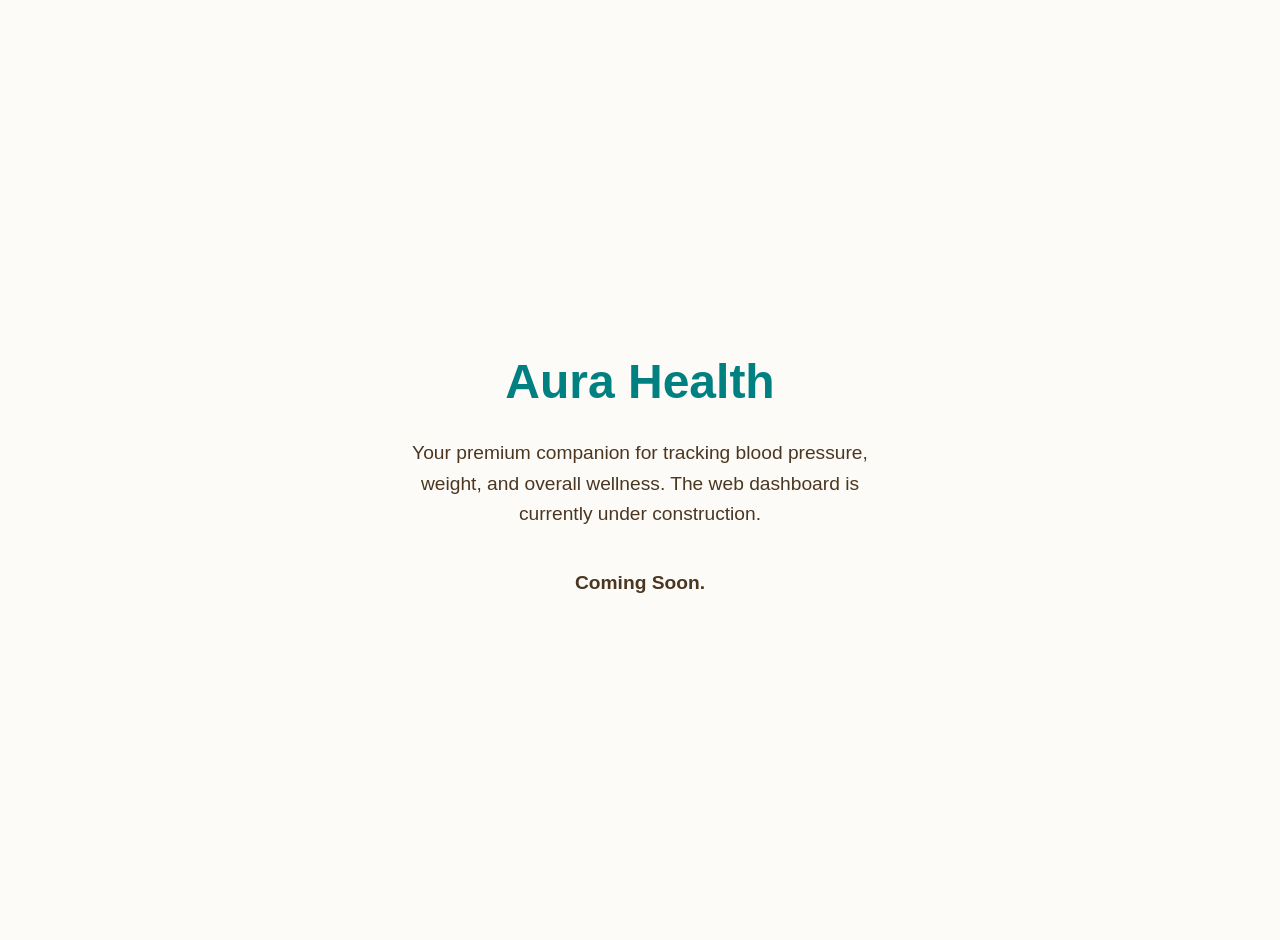
==== index.html @ 8d075247 "Create index.html" ====
<!DOCTYPE html>
<html lang="en">
<head>
    <meta charset="UTF-8">
    <meta name="viewport" content="width=device-width, initial-scale=1.0">
    <title>Aura Health | Coming Soon</title>
    <style>
        body {
            font-family: -apple-system, BlinkMacSystemFont, "Segoe UI", Roboto, Helvetica, Arial, sans-serif;
            background-color: #FDFBF7; /* Aura's soft vintage background */
            color: #4B3621; /* Aura's Coffee color */
            display: flex;
            flex-direction: column;
            align-items: center;
            justify-content: center;
            height: 100vh;
            margin: 0;
            text-align: center;
            padding: 20px;
        }
        h1 {
            font-size: 3rem;
            margin-bottom: 10px;
            color: #008080; /* Aura's Teal */
        }
        p {
            font-size: 1.2rem;
            max-width: 500px;
            line-height: 1.6;
        }
    </style>
</head>
<body>

    <h1>Aura Health</h1>
    <p>Your premium companion for tracking blood pressure, weight, and overall wellness. The web dashboard is currently under construction.</p>
    <p><strong>Coming Soon.</strong></p>

</body>
</html>
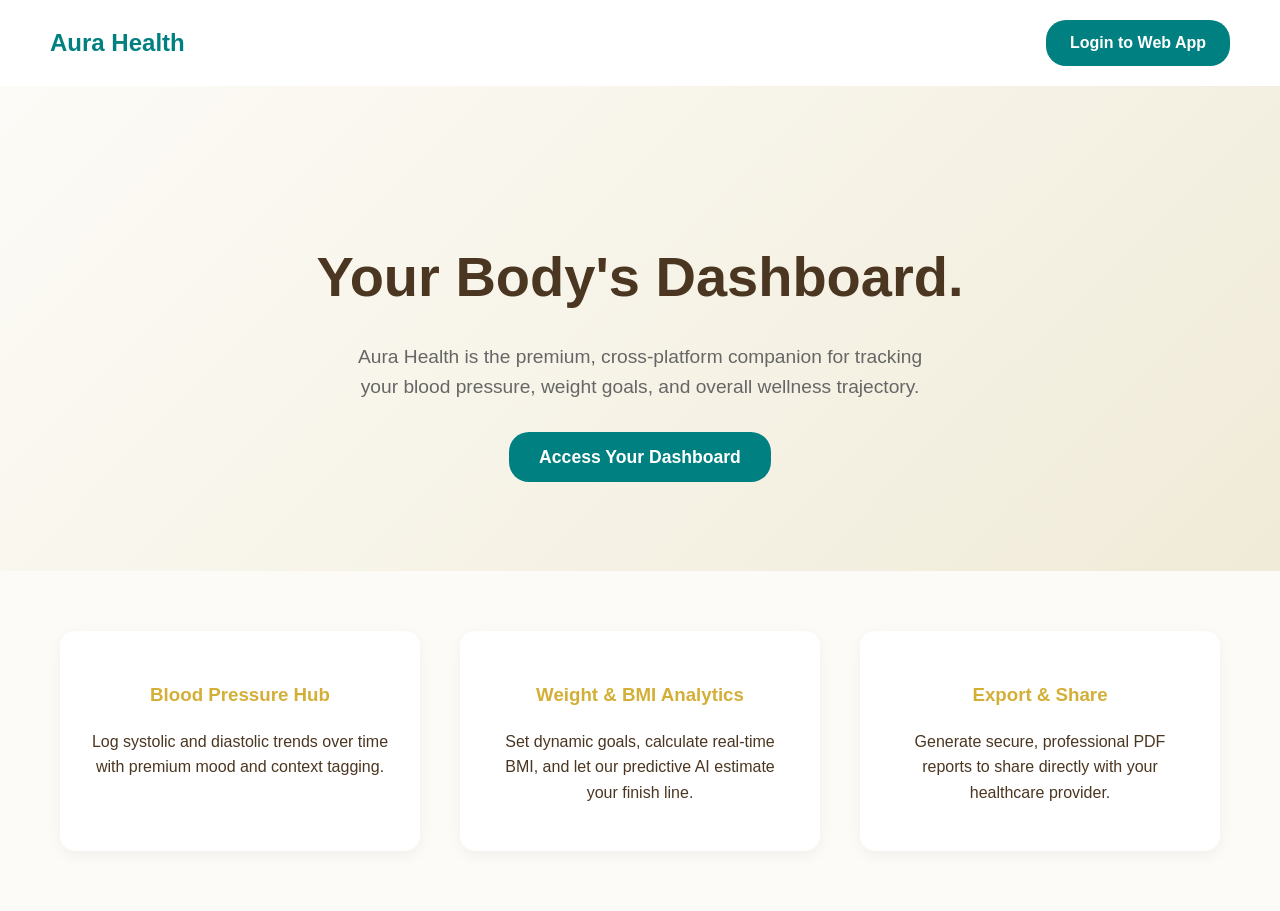
==== commit 94986705: "Update index.html We are going to replace your "Coming Soon" page with a modern, high-converting lan" ====
--- a/index.html
+++ b/index.html
@@ -3,38 +3,87 @@
 <head>
     <meta charset="UTF-8">
     <meta name="viewport" content="width=device-width, initial-scale=1.0">
-    <title>Aura Health | Coming Soon</title>
+    <title>Aura Health | Advanced Biosync Analytics</title>
     <style>
         body {
             font-family: -apple-system, BlinkMacSystemFont, "Segoe UI", Roboto, Helvetica, Arial, sans-serif;
-            background-color: #FDFBF7; /* Aura's soft vintage background */
-            color: #4B3621; /* Aura's Coffee color */
-            display: flex;
-            flex-direction: column;
-            align-items: center;
-            justify-content: center;
-            height: 100vh;
+            background-color: #FDFBF7; /* Aura Vintage Background */
+            color: #4B3621; /* Aura Coffee */
             margin: 0;
-            text-align: center;
-            padding: 20px;
-        }
-        h1 {
-            font-size: 3rem;
-            margin-bottom: 10px;
-            color: #008080; /* Aura's Teal */
-        }
-        p {
-            font-size: 1.2rem;
-            max-width: 500px;
+            padding: 0;
             line-height: 1.6;
         }
+        header {
+            display: flex;
+            justify-content: space-between;
+            align-items: center;
+            padding: 20px 50px;
+            background-color: #ffffff;
+            box-shadow: 0 2px 10px rgba(0,0,0,0.05);
+        }
+        .logo { font-size: 1.5rem; font-weight: bold; color: #008080; /* Teal */ }
+        .login-btn {
+            background-color: #008080;
+            color: white;
+            padding: 10px 24px;
+            text-decoration: none;
+            border-radius: 20px;
+            font-weight: 600;
+            transition: background-color 0.3s;
+        }
+        .login-btn:hover { background-color: #006666; }
+        .hero {
+            text-align: center;
+            padding: 100px 20px;
+            background: linear-gradient(135deg, #FDFBF7 0%, #f0ebd8 100%);
+        }
+        .hero h1 { font-size: 3.5rem; margin-bottom: 20px; color: #4B3621; }
+        .hero p { font-size: 1.2rem; max-width: 600px; margin: 0 auto 40px auto; color: #666; }
+        .features {
+            display: flex;
+            justify-content: center;
+            gap: 40px;
+            padding: 60px 20px;
+            flex-wrap: wrap;
+        }
+        .feature-card {
+            background: white;
+            padding: 30px;
+            border-radius: 15px;
+            width: 300px;
+            box-shadow: 0 4px 15px rgba(0,0,0,0.05);
+            text-align: center;
+        }
+        .feature-card h3 { color: #D4AF37; /* Mustard/Gold */ }
     </style>
 </head>
 <body>
 
-    <h1>Aura Health</h1>
-    <p>Your premium companion for tracking blood pressure, weight, and overall wellness. The web dashboard is currently under construction.</p>
-    <p><strong>Coming Soon.</strong></p>
+    <header>
+        <div class="logo">Aura Health</div>
+        <a href="https://app.aurahealth.fit" class="login-btn">Login to Web App</a>
+    </header>
+
+    <section class="hero">
+        <h1>Your Body's Dashboard.</h1>
+        <p>Aura Health is the premium, cross-platform companion for tracking your blood pressure, weight goals, and overall wellness trajectory.</p>
+        <a href="https://app.aurahealth.fit" class="login-btn" style="font-size: 1.1rem; padding: 15px 30px;">Access Your Dashboard</a>
+    </section>
+
+    <section class="features">
+        <div class="feature-card">
+            <h3>Blood Pressure Hub</h3>
+            <p>Log systolic and diastolic trends over time with premium mood and context tagging.</p>
+        </div>
+        <div class="feature-card">
+            <h3>Weight & BMI Analytics</h3>
+            <p>Set dynamic goals, calculate real-time BMI, and let our predictive AI estimate your finish line.</p>
+        </div>
+        <div class="feature-card">
+            <h3>Export & Share</h3>
+            <p>Generate secure, professional PDF reports to share directly with your healthcare provider.</p>
+        </div>
+    </section>
 
 </body>
 </html>
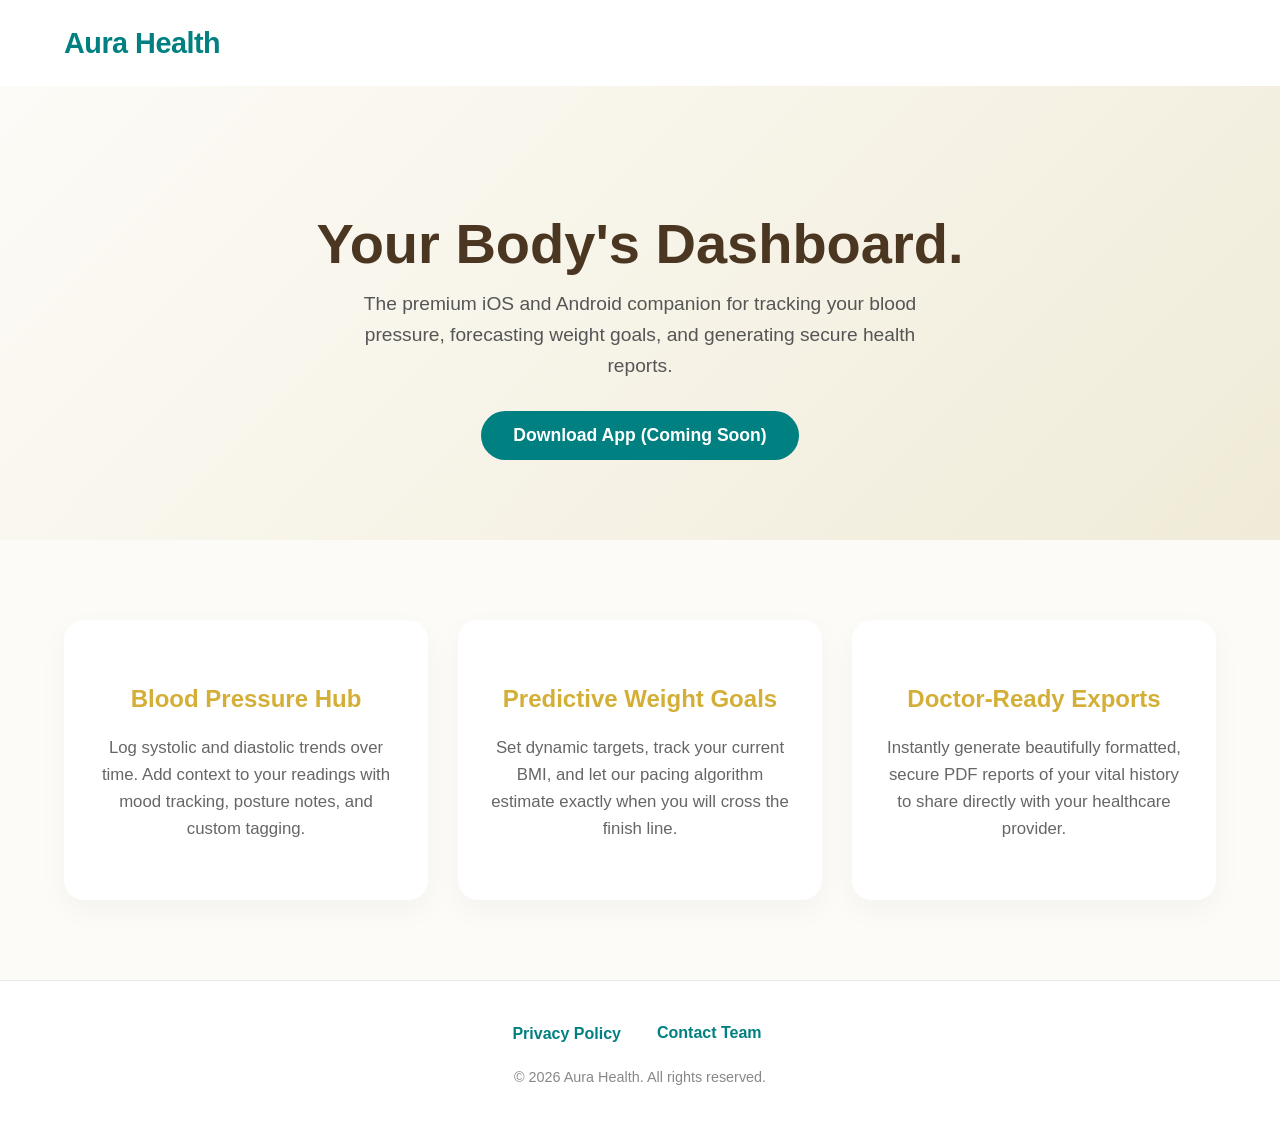
==== commit fc199b26: "Update index.html Here is what is new in this code:  SEO Boost: Added meta descriptions, semantic " ====
--- a/index.html
+++ b/index.html
@@ -3,87 +3,214 @@
 <head>
     <meta charset="UTF-8">
     <meta name="viewport" content="width=device-width, initial-scale=1.0">
-    <title>Aura Health | Advanced Biosync Analytics</title>
+    <meta name="description" content="Aura Health is a premium mobile app for tracking blood pressure, monitoring weight goals, and generating professional health reports.">
+    <title>Aura Health | Advanced Blood Pressure & Weight Tracker</title>
+    
     <style>
+        :root {
+            --primary-teal: #008080;
+            --primary-dark: #005959;
+            --gold: #D4AF37;
+            --coffee: #4B3621;
+            --bg-vintage: #FDFBF7;
+        }
+
         body {
             font-family: -apple-system, BlinkMacSystemFont, "Segoe UI", Roboto, Helvetica, Arial, sans-serif;
-            background-color: #FDFBF7; /* Aura Vintage Background */
-            color: #4B3621; /* Aura Coffee */
+            background-color: var(--bg-vintage);
+            color: var(--coffee);
             margin: 0;
             padding: 0;
             line-height: 1.6;
-        }
+            display: flex;
+            flex-direction: column;
+            min-height: 100vh;
+        }
+
+        /* Header */
         header {
             display: flex;
             justify-content: space-between;
             align-items: center;
-            padding: 20px 50px;
+            padding: 20px 5vw;
             background-color: #ffffff;
             box-shadow: 0 2px 10px rgba(0,0,0,0.05);
         }
-        .logo { font-size: 1.5rem; font-weight: bold; color: #008080; /* Teal */ }
-        .login-btn {
-            background-color: #008080;
+        .logo { font-size: 1.8rem; font-weight: 800; color: var(--primary-teal); letter-spacing: -0.5px; }
+
+        /* Hero Section */
+        .hero {
+            text-align: center;
+            padding: 80px 20px;
+            background: linear-gradient(135deg, var(--bg-vintage) 0%, #f0ebd8 100%);
+        }
+        .hero h1 { font-size: 3.5rem; margin-bottom: 15px; color: var(--coffee); line-height: 1.1; }
+        .hero p { font-size: 1.2rem; max-width: 600px; margin: 0 auto 30px auto; color: #555; }
+
+        /* Buttons */
+        .btn-primary {
+            background-color: var(--primary-teal);
             color: white;
-            padding: 10px 24px;
+            padding: 14px 32px;
             text-decoration: none;
-            border-radius: 20px;
+            border-radius: 30px;
             font-weight: 600;
-            transition: background-color 0.3s;
-        }
-        .login-btn:hover { background-color: #006666; }
-        .hero {
-            text-align: center;
-            padding: 100px 20px;
-            background: linear-gradient(135deg, #FDFBF7 0%, #f0ebd8 100%);
-        }
-        .hero h1 { font-size: 3.5rem; margin-bottom: 20px; color: #4B3621; }
-        .hero p { font-size: 1.2rem; max-width: 600px; margin: 0 auto 40px auto; color: #666; }
+            font-size: 1.1rem;
+            border: none;
+            cursor: pointer;
+            transition: background-color 0.3s, transform 0.2s;
+            display: inline-block;
+        }
+        .btn-primary:hover { 
+            background-color: var(--primary-dark); 
+            transform: translateY(-2px);
+        }
+
+        /* Features Section */
         .features {
             display: flex;
             justify-content: center;
-            gap: 40px;
-            padding: 60px 20px;
+            gap: 30px;
+            padding: 80px 5vw;
             flex-wrap: wrap;
+            max-width: 1200px;
+            margin: 0 auto;
         }
         .feature-card {
             background: white;
-            padding: 30px;
+            padding: 40px 30px;
+            border-radius: 20px;
+            width: 300px;
+            box-shadow: 0 10px 30px rgba(0,0,0,0.04);
+            text-align: center;
+            flex: 1;
+            min-width: 280px;
+        }
+        .feature-card h2 { color: var(--gold); font-size: 1.5rem; margin-bottom: 15px; }
+        .feature-card p { color: #666; font-size: 1.05rem; }
+
+        /* Footer */
+        footer {
+            margin-top: auto;
+            background-color: white;
+            padding: 40px 20px;
+            text-align: center;
+            border-top: 1px solid #eaeaea;
+        }
+        .footer-links {
+            display: flex;
+            justify-content: center;
+            gap: 30px;
+            margin-bottom: 20px;
+        }
+        .footer-links a, .footer-links button {
+            color: var(--primary-teal);
+            text-decoration: none;
+            font-weight: 600;
+            background: none;
+            border: none;
+            font-size: 1rem;
+            cursor: pointer;
+            font-family: inherit;
+        }
+        .footer-links a:hover, .footer-links button:hover { text-decoration: underline; }
+
+        /* Modal (Pop-up) Styling */
+        .modal-overlay {
+            display: none; /* Hidden by default */
+            position: fixed;
+            top: 0; left: 0; width: 100%; height: 100%;
+            background-color: rgba(0, 0, 0, 0.5);
+            z-index: 1000;
+            justify-content: center;
+            align-items: center;
+        }
+        .modal-box {
+            background: white;
+            padding: 40px;
             border-radius: 15px;
-            width: 300px;
-            box-shadow: 0 4px 15px rgba(0,0,0,0.05);
-            text-align: center;
-        }
-        .feature-card h3 { color: #D4AF37; /* Mustard/Gold */ }
+            text-align: center;
+            max-width: 400px;
+            width: 90%;
+            box-shadow: 0 20px 50px rgba(0,0,0,0.1);
+        }
+        .modal-box h3 { color: var(--coffee); margin-top: 0; font-size: 1.5rem; }
+        .modal-box p { font-size: 1.1rem; color: #555; }
+        .modal-box .email-text { font-weight: bold; color: var(--primary-teal); font-size: 1.2rem; display: block; margin: 15px 0; }
+        .close-btn {
+            background-color: #eee; color: #333; padding: 8px 20px; border: none;
+            border-radius: 20px; cursor: pointer; font-weight: 600; margin-top: 10px;
+        }
+        .close-btn:hover { background-color: #ddd; }
     </style>
 </head>
 <body>
 
     <header>
         <div class="logo">Aura Health</div>
-        <a href="https://app.aurahealth.fit" class="login-btn">Login to Web App</a>
     </header>
 
-    <section class="hero">
-        <h1>Your Body's Dashboard.</h1>
-        <p>Aura Health is the premium, cross-platform companion for tracking your blood pressure, weight goals, and overall wellness trajectory.</p>
-        <a href="https://app.aurahealth.fit" class="login-btn" style="font-size: 1.1rem; padding: 15px 30px;">Access Your Dashboard</a>
-    </section>
-
-    <section class="features">
-        <div class="feature-card">
-            <h3>Blood Pressure Hub</h3>
-            <p>Log systolic and diastolic trends over time with premium mood and context tagging.</p>
+    <main>
+        <section class="hero">
+            <h1>Your Body's Dashboard.</h1>
+            <p>The premium iOS and Android companion for tracking your blood pressure, forecasting weight goals, and generating secure health reports.</p>
+            <button class="btn-primary" onclick="alert('The Aura Health app is currently in development for iOS and Android. Check back soon!')">
+                Download App (Coming Soon)
+            </button>
+        </section>
+
+        <section class="features">
+            <article class="feature-card">
+                <h2>Blood Pressure Hub</h2>
+                <p>Log systolic and diastolic trends over time. Add context to your readings with mood tracking, posture notes, and custom tagging.</p>
+            </article>
+            <article class="feature-card">
+                <h2>Predictive Weight Goals</h2>
+                <p>Set dynamic targets, track your current BMI, and let our pacing algorithm estimate exactly when you will cross the finish line.</p>
+            </article>
+            <article class="feature-card">
+                <h2>Doctor-Ready Exports</h2>
+                <p>Instantly generate beautifully formatted, secure PDF reports of your vital history to share directly with your healthcare provider.</p>
+            </article>
+        </section>
+    </main>
+
+    <footer>
+        <div class="footer-links">
+            <a href="/privacy.html">Privacy Policy</a>
+            <button onclick="openModal()">Contact Team</button>
         </div>
-        <div class="feature-card">
-            <h3>Weight & BMI Analytics</h3>
-            <p>Set dynamic goals, calculate real-time BMI, and let our predictive AI estimate your finish line.</p>
+        <p style="color: #888; font-size: 0.9rem;">&copy; 2026 Aura Health. All rights reserved.</p>
+    </footer>
+
+    <div id="contactModal" class="modal-overlay">
+        <div class="modal-box">
+            <h3>Get in Touch</h3>
+            <p>Have questions or want early access? Reach out to us at:</p>
+            <span class="email-text">team.aurahealth@gmail.com</span>
+            <button class="close-btn" onclick="closeModal()">Close</button>
         </div>
-        <div class="feature-card">
-            <h3>Export & Share</h3>
-            <p>Generate secure, professional PDF reports to share directly with your healthcare provider.</p>
-        </div>
-    </section>
+    </div>
+
+    <script>
+        // Modal Logic
+        const modal = document.getElementById("contactModal");
+
+        function openModal() {
+            modal.style.display = "flex";
+        }
+
+        function closeModal() {
+            modal.style.display = "none";
+        }
+
+        // Close modal if user clicks outside the white box
+        window.onclick = function(event) {
+            if (event.target === modal) {
+                closeModal();
+            }
+        }
+    </script>
 
 </body>
 </html>
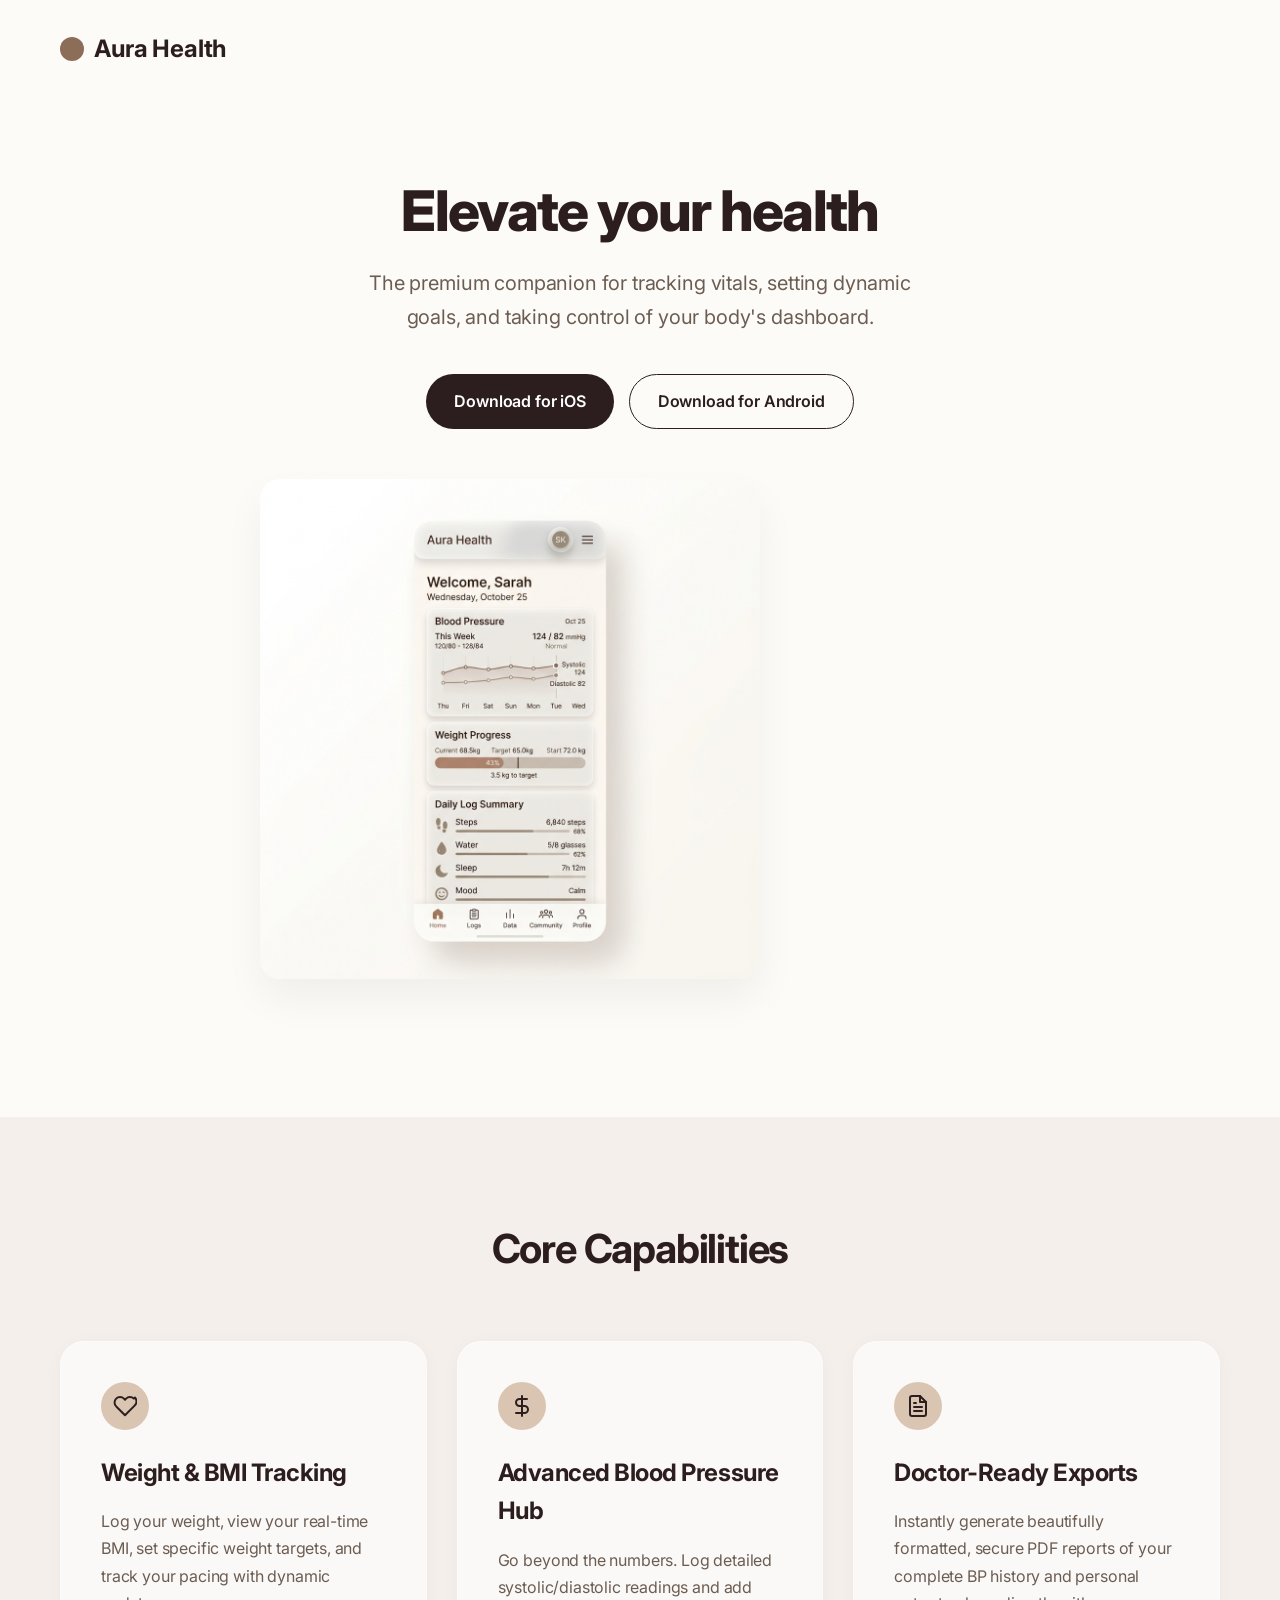
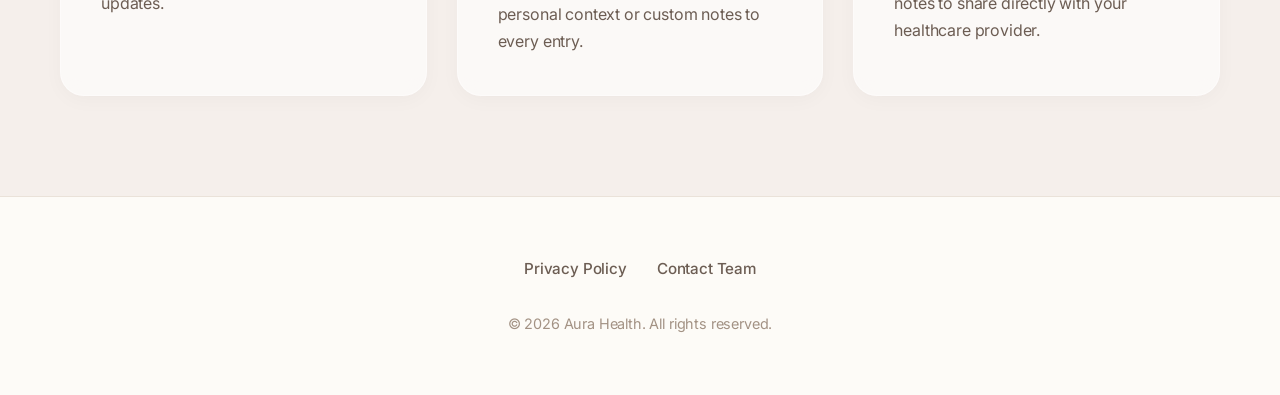
==== commit 34f79e1c: "Redesign Aura Health marketing website: updated hero section with new headline, sub‑headline and dow" ====
--- a/index.html
+++ b/index.html
@@ -4,213 +4,79 @@
     <meta charset="UTF-8">
     <meta name="viewport" content="width=device-width, initial-scale=1.0">
     <meta name="description" content="Aura Health is a premium mobile app for tracking blood pressure, monitoring weight goals, and generating professional health reports.">
-    <title>Aura Health | Advanced Blood Pressure & Weight Tracker</title>
-    
-    <style>
-        :root {
-            --primary-teal: #008080;
-            --primary-dark: #005959;
-            --gold: #D4AF37;
-            --coffee: #4B3621;
-            --bg-vintage: #FDFBF7;
-        }
-
-        body {
-            font-family: -apple-system, BlinkMacSystemFont, "Segoe UI", Roboto, Helvetica, Arial, sans-serif;
-            background-color: var(--bg-vintage);
-            color: var(--coffee);
-            margin: 0;
-            padding: 0;
-            line-height: 1.6;
-            display: flex;
-            flex-direction: column;
-            min-height: 100vh;
-        }
-
-        /* Header */
-        header {
-            display: flex;
-            justify-content: space-between;
-            align-items: center;
-            padding: 20px 5vw;
-            background-color: #ffffff;
-            box-shadow: 0 2px 10px rgba(0,0,0,0.05);
-        }
-        .logo { font-size: 1.8rem; font-weight: 800; color: var(--primary-teal); letter-spacing: -0.5px; }
-
-        /* Hero Section */
-        .hero {
-            text-align: center;
-            padding: 80px 20px;
-            background: linear-gradient(135deg, var(--bg-vintage) 0%, #f0ebd8 100%);
-        }
-        .hero h1 { font-size: 3.5rem; margin-bottom: 15px; color: var(--coffee); line-height: 1.1; }
-        .hero p { font-size: 1.2rem; max-width: 600px; margin: 0 auto 30px auto; color: #555; }
-
-        /* Buttons */
-        .btn-primary {
-            background-color: var(--primary-teal);
-            color: white;
-            padding: 14px 32px;
-            text-decoration: none;
-            border-radius: 30px;
-            font-weight: 600;
-            font-size: 1.1rem;
-            border: none;
-            cursor: pointer;
-            transition: background-color 0.3s, transform 0.2s;
-            display: inline-block;
-        }
-        .btn-primary:hover { 
-            background-color: var(--primary-dark); 
-            transform: translateY(-2px);
-        }
-
-        /* Features Section */
-        .features {
-            display: flex;
-            justify-content: center;
-            gap: 30px;
-            padding: 80px 5vw;
-            flex-wrap: wrap;
-            max-width: 1200px;
-            margin: 0 auto;
-        }
-        .feature-card {
-            background: white;
-            padding: 40px 30px;
-            border-radius: 20px;
-            width: 300px;
-            box-shadow: 0 10px 30px rgba(0,0,0,0.04);
-            text-align: center;
-            flex: 1;
-            min-width: 280px;
-        }
-        .feature-card h2 { color: var(--gold); font-size: 1.5rem; margin-bottom: 15px; }
-        .feature-card p { color: #666; font-size: 1.05rem; }
-
-        /* Footer */
-        footer {
-            margin-top: auto;
-            background-color: white;
-            padding: 40px 20px;
-            text-align: center;
-            border-top: 1px solid #eaeaea;
-        }
-        .footer-links {
-            display: flex;
-            justify-content: center;
-            gap: 30px;
-            margin-bottom: 20px;
-        }
-        .footer-links a, .footer-links button {
-            color: var(--primary-teal);
-            text-decoration: none;
-            font-weight: 600;
-            background: none;
-            border: none;
-            font-size: 1rem;
-            cursor: pointer;
-            font-family: inherit;
-        }
-        .footer-links a:hover, .footer-links button:hover { text-decoration: underline; }
-
-        /* Modal (Pop-up) Styling */
-        .modal-overlay {
-            display: none; /* Hidden by default */
-            position: fixed;
-            top: 0; left: 0; width: 100%; height: 100%;
-            background-color: rgba(0, 0, 0, 0.5);
-            z-index: 1000;
-            justify-content: center;
-            align-items: center;
-        }
-        .modal-box {
-            background: white;
-            padding: 40px;
-            border-radius: 15px;
-            text-align: center;
-            max-width: 400px;
-            width: 90%;
-            box-shadow: 0 20px 50px rgba(0,0,0,0.1);
-        }
-        .modal-box h3 { color: var(--coffee); margin-top: 0; font-size: 1.5rem; }
-        .modal-box p { font-size: 1.1rem; color: #555; }
-        .modal-box .email-text { font-weight: bold; color: var(--primary-teal); font-size: 1.2rem; display: block; margin: 15px 0; }
-        .close-btn {
-            background-color: #eee; color: #333; padding: 8px 20px; border: none;
-            border-radius: 20px; cursor: pointer; font-weight: 600; margin-top: 10px;
-        }
-        .close-btn:hover { background-color: #ddd; }
-    </style>
+    <title>Aura Health | Elevate Your Health</title>
+    <!-- Google Fonts -->
+    <link rel="preconnect" href="https://fonts.googleapis.com">
+    <link rel="preconnect" href="https://fonts.gstatic.com" crossorigin>
+    <link href="https://fonts.googleapis.com/css2?family=Inter:wght@400;500;600;700;800&display=swap" rel="stylesheet">
+    <!-- Custom CSS -->
+    <link rel="stylesheet" href="index.css">
 </head>
 <body>
 
     <header>
-        <div class="logo">Aura Health</div>
+        <div class="container">
+            <div class="logo">
+                <div class="logo-circle"></div>
+                Aura Health
+            </div>
+        </div>
     </header>
 
     <main>
         <section class="hero">
-            <h1>Your Body's Dashboard.</h1>
-            <p>The premium iOS and Android companion for tracking your blood pressure, forecasting weight goals, and generating secure health reports.</p>
-            <button class="btn-primary" onclick="alert('The Aura Health app is currently in development for iOS and Android. Check back soon!')">
-                Download App (Coming Soon)
-            </button>
+            <div class="container hero-content">
+                <h1>Elevate your health</h1>
+                <p>The premium companion for tracking vitals, setting dynamic goals, and taking control of your body's dashboard.</p>
+                <div class="cta-buttons">
+                    <a href="#" id="btn-ios" class="btn btn-primary" onclick="alert('iOS app coming soon!')">Download for iOS</a>
+                    <a href="#" id="btn-android" class="btn btn-secondary" onclick="alert('Android app coming soon!')">Download for Android</a>
+                </div>
+                <div class="hero-visual">
+                    <img src="app_mockup.png" alt="Aura Health App Mockup">
+                </div>
+            </div>
         </section>
 
         <section class="features">
-            <article class="feature-card">
-                <h2>Blood Pressure Hub</h2>
-                <p>Log systolic and diastolic trends over time. Add context to your readings with mood tracking, posture notes, and custom tagging.</p>
-            </article>
-            <article class="feature-card">
-                <h2>Predictive Weight Goals</h2>
-                <p>Set dynamic targets, track your current BMI, and let our pacing algorithm estimate exactly when you will cross the finish line.</p>
-            </article>
-            <article class="feature-card">
-                <h2>Doctor-Ready Exports</h2>
-                <p>Instantly generate beautifully formatted, secure PDF reports of your vital history to share directly with your healthcare provider.</p>
-            </article>
+            <div class="container">
+                <h2 class="section-title">Core Capabilities</h2>
+                <div class="features-grid">
+                    <div class="card">
+                        <div class="card-icon">
+                            <svg width="24" height="24" viewBox="0 0 24 24" fill="none" stroke="currentColor" stroke-width="2" stroke-linecap="round" stroke-linejoin="round"><path d="M20.84 4.61a5.5 5.5 0 0 0-7.78 0L12 5.67l-1.06-1.06a5.5 5.5 0 0 0-7.78 7.78l1.06 1.06L12 21.23l8.84-8.84 1.06-1.06a5.5 5.5 0 0 0 0-7.78z"></path></svg>
+                        </div>
+                        <h3>Weight & BMI Tracking</h3>
+                        <p>Log your weight, view your real-time BMI, set specific weight targets, and track your pacing with dynamic updates.</p>
+                    </div>
+                    <div class="card">
+                        <div class="card-icon">
+                            <svg width="24" height="24" viewBox="0 0 24 24" fill="none" stroke="currentColor" stroke-width="2" stroke-linecap="round" stroke-linejoin="round"><path d="M12 2v20M17 5H9.5a3.5 3.5 0 0 0 0 7h5a3.5 3.5 0 0 1 0 7H6"></path></svg>
+                        </div>
+                        <h3>Advanced Blood Pressure Hub</h3>
+                        <p>Go beyond the numbers. Log detailed systolic/diastolic readings and add personal context or custom notes to every entry.</p>
+                    </div>
+                    <div class="card">
+                        <div class="card-icon">
+                            <svg width="24" height="24" viewBox="0 0 24 24" fill="none" stroke="currentColor" stroke-width="2" stroke-linecap="round" stroke-linejoin="round"><path d="M14 2H6a2 2 0 0 0-2 2v16a2 2 0 0 0 2 2h12a2 2 0 0 0 2-2V8z"></path><polyline points="14 2 14 8 20 8"></polyline><line x1="16" y1="13" x2="8" y2="13"></line><line x1="16" y1="17" x2="8" y2="17"></line><polyline points="10 9 9 9 8 9"></polyline></svg>
+                        </div>
+                        <h3>Doctor-Ready Exports</h3>
+                        <p>Instantly generate beautifully formatted, secure PDF reports of your complete BP history and personal notes to share directly with your healthcare provider.</p>
+                    </div>
+                </div>
+            </div>
         </section>
     </main>
 
     <footer>
-        <div class="footer-links">
-            <a href="/privacy.html">Privacy Policy</a>
-            <button onclick="openModal()">Contact Team</button>
+        <div class="container">
+            <div class="footer-links">
+                <a href="privacy.html" id="link-privacy">Privacy Policy</a>
+                <a href="#" id="link-contact" onclick="alert('Contact us at team.aurahealth@gmail.com')">Contact Team</a>
+            </div>
+            <p class="copyright">&copy; 2026 Aura Health. All rights reserved.</p>
         </div>
-        <p style="color: #888; font-size: 0.9rem;">&copy; 2026 Aura Health. All rights reserved.</p>
     </footer>
-
-    <div id="contactModal" class="modal-overlay">
-        <div class="modal-box">
-            <h3>Get in Touch</h3>
-            <p>Have questions or want early access? Reach out to us at:</p>
-            <span class="email-text">team.aurahealth@gmail.com</span>
-            <button class="close-btn" onclick="closeModal()">Close</button>
-        </div>
-    </div>
-
-    <script>
-        // Modal Logic
-        const modal = document.getElementById("contactModal");
-
-        function openModal() {
-            modal.style.display = "flex";
-        }
-
-        function closeModal() {
-            modal.style.display = "none";
-        }
-
-        // Close modal if user clicks outside the white box
-        window.onclick = function(event) {
-            if (event.target === modal) {
-                closeModal();
-            }
-        }
-    </script>
 
 </body>
 </html>
--- a/index.css
+++ b/index.css
@@ -0,0 +1,250 @@
+:root {
+    --bg-color: #FDFBF7; /* Warm neutral off-white */
+    --text-color: #2C1E1E; /* Deep earthy brown */
+    --accent-color: #8C6D58; /* Muted brown/terracotta */
+    --accent-light: #D9C5B2; /* Lighter warm neutral */
+    --glass-bg: rgba(255, 255, 255, 0.6);
+    --glass-border: rgba(255, 255, 255, 0.4);
+    --shadow-subtle: 0 4px 20px rgba(0, 0, 0, 0.03);
+    --font-family: 'Inter', -apple-system, BlinkMacSystemFont, "Segoe UI", Roboto, sans-serif;
+}
+
+* {
+    margin: 0;
+    padding: 0;
+    box-sizing: border-box;
+}
+
+body {
+    font-family: var(--font-family);
+    background-color: var(--bg-color);
+    color: var(--text-color);
+    line-height: 1.6;
+    display: flex;
+    flex-direction: column;
+    min-height: 100vh;
+    -webkit-font-smoothing: antialiased;
+    -moz-osx-font-smoothing: grayscale;
+    letter-spacing: -0.01em;
+}
+
+.container {
+    width: 100%;
+    max-width: 1200px;
+    margin: 0 auto;
+    padding: 0 20px;
+}
+
+/* Header */
+header {
+    padding: 30px 0;
+}
+
+.logo {
+    font-size: 1.5rem;
+    font-weight: 700;
+    color: var(--text-color);
+    display: flex;
+    align-items: center;
+    gap: 10px;
+}
+
+.logo-circle {
+    width: 24px;
+    height: 24px;
+    border-radius: 50%;
+    background-color: var(--accent-color);
+}
+
+/* Hero */
+.hero {
+    padding: 80px 0;
+    display: flex;
+    flex-direction: column;
+    align-items: center;
+    text-align: center;
+}
+
+.hero-content {
+    max-width: 800px;
+    margin-bottom: 50px;
+}
+
+.hero h1 {
+    font-size: 3.5rem;
+    font-weight: 800;
+    line-height: 1.2;
+    margin-bottom: 20px;
+    letter-spacing: -0.03em;
+}
+
+.hero p {
+    font-size: 1.25rem;
+    color: #6C5D53;
+    margin-bottom: 40px;
+    max-width: 600px;
+    margin-left: auto;
+    margin-right: auto;
+    line-height: 1.7;
+}
+
+.cta-buttons {
+    display: flex;
+    gap: 15px;
+    justify-content: center;
+}
+
+.btn {
+    padding: 14px 28px;
+    border-radius: 30px;
+    font-weight: 600;
+    text-decoration: none;
+    transition: transform 0.2s, background-color 0.2s;
+    font-size: 1rem;
+    display: inline-flex;
+    align-items: center;
+    gap: 10px;
+}
+
+.btn-primary {
+    background-color: var(--text-color);
+    color: #fff;
+}
+
+.btn-primary:hover {
+    background-color: #433030;
+    transform: translateY(-2px);
+}
+
+.btn-secondary {
+    background-color: transparent;
+    color: var(--text-color);
+    border: 1px solid var(--text-color);
+}
+
+.btn-secondary:hover {
+    background-color: rgba(0,0,0,0.02);
+    transform: translateY(-2px);
+}
+
+.hero-visual {
+    width: 100%;
+    max-width: 500px;
+    margin-top: 50px;
+}
+
+.hero-visual img {
+    width: 100%;
+    height: auto;
+    border-radius: 20px;
+    box-shadow: 0 20px 40px rgba(0,0,0,0.05);
+}
+
+/* Features */
+.features {
+    padding: 100px 0;
+    background-color: #F5EFEB;
+}
+
+.section-title {
+    text-align: center;
+    font-size: 2.5rem;
+    font-weight: 700;
+    margin-bottom: 60px;
+    letter-spacing: -0.03em;
+}
+
+.features-grid {
+    display: grid;
+    grid-template-columns: repeat(auto-fit, minmax(300px, 1fr));
+    gap: 30px;
+}
+
+.card {
+    background: var(--glass-bg);
+    backdrop-filter: blur(10px);
+    -webkit-backdrop-filter: blur(10px);
+    border: 1px solid var(--glass-border);
+    padding: 40px;
+    border-radius: 24px;
+    box-shadow: var(--shadow-subtle);
+    transition: transform 0.3s;
+    display: flex;
+    flex-direction: column;
+}
+
+.card:hover {
+    transform: translateY(-5px);
+}
+
+.card-icon {
+    width: 48px;
+    height: 48px;
+    border-radius: 50%;
+    background-color: var(--accent-light);
+    margin-bottom: 24px;
+    display: flex;
+    align-items: center;
+    justify-content: center;
+    color: var(--text-color);
+}
+
+.card h3 {
+    font-size: 1.5rem;
+    font-weight: 700;
+    margin-bottom: 16px;
+    letter-spacing: -0.02em;
+}
+
+.card p {
+    color: #6C5D53;
+    font-size: 1rem;
+    line-height: 1.7;
+}
+
+/* Footer */
+footer {
+    padding: 60px 0;
+    background-color: var(--bg-color);
+    border-top: 1px solid #EAE2D9;
+    text-align: center;
+}
+
+.footer-links {
+    display: flex;
+    gap: 30px;
+    justify-content: center;
+    margin-bottom: 30px;
+}
+
+.footer-links a {
+    color: #6C5D53;
+    text-decoration: none;
+    font-weight: 500;
+    font-size: 0.95rem;
+    transition: color 0.2s;
+}
+
+.footer-links a:hover {
+    color: var(--text-color);
+}
+
+.copyright {
+    color: #A39284;
+    font-size: 0.9rem;
+}
+
+/* Responsive */
+@media (max-width: 768px) {
+    .hero h1 {
+        font-size: 2.5rem;
+    }
+    
+    .cta-buttons {
+        flex-direction: column;
+    }
+    
+    .features-grid {
+        grid-template-columns: 1fr;
+    }
+}
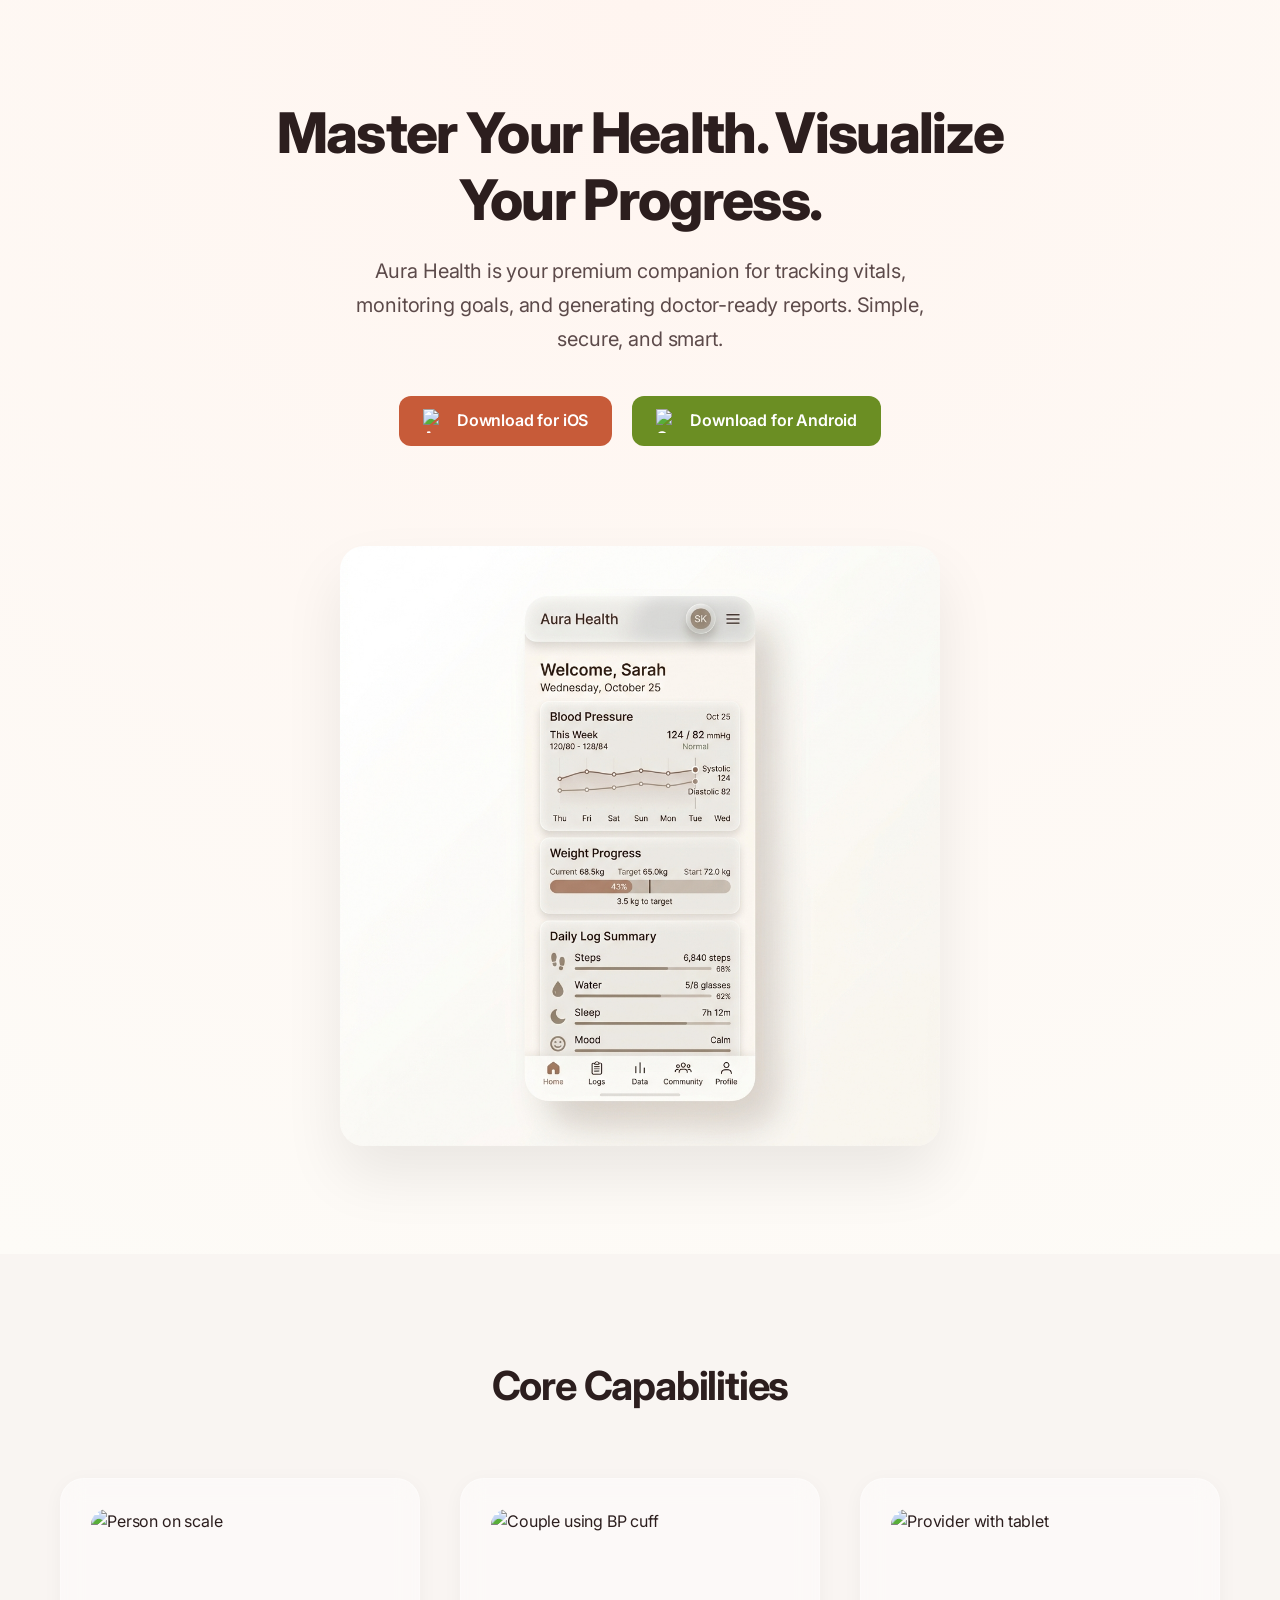
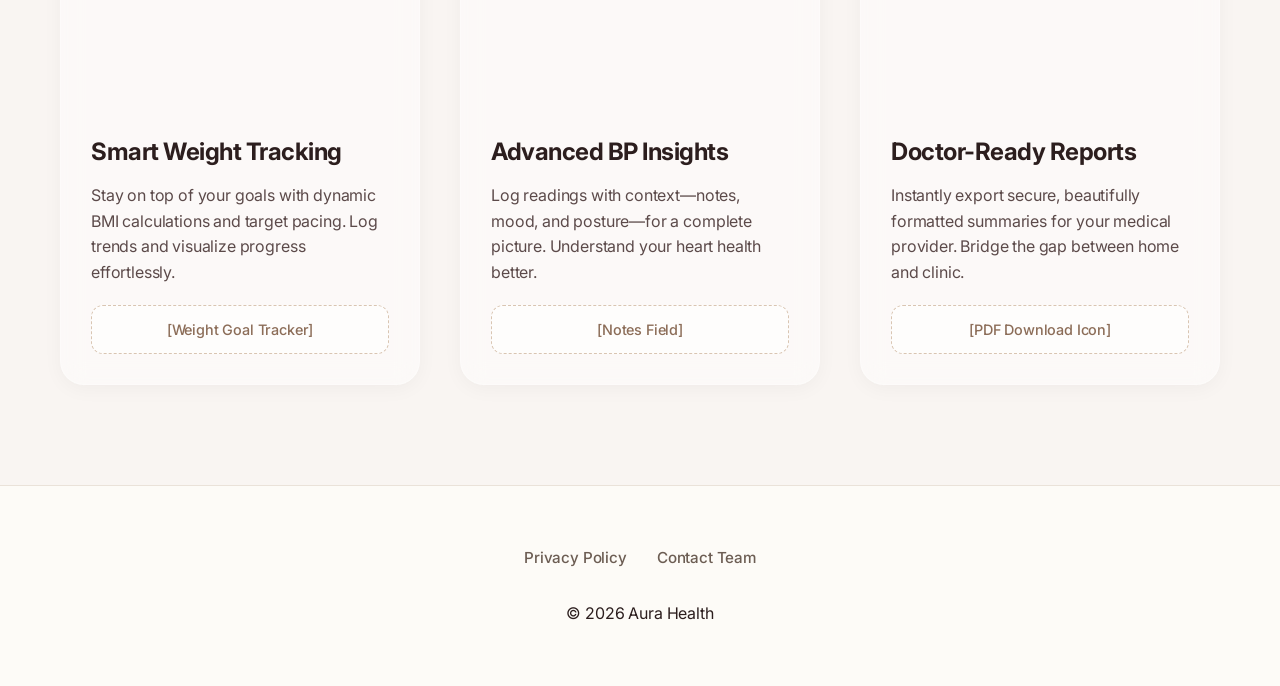
==== commit f83784f6: "Refactor homepage content and design for a modern look - Cleaned up duplicated and unclosed tags in " ====
--- a/index.html
+++ b/index.html
@@ -14,69 +14,55 @@
 </head>
 <body>
 
-    <header>
-        <div class="container">
-            <div class="logo">
-                <div class="logo-circle"></div>
-                Aura Health
-            </div>
-        </div>
-    </header>
+    <header id="hero" class="hero-section">
+  <div class="container hero-content">
+    <h1>Master Your Health. Visualize Your Progress.</h1>
+    <p>Aura Health is your premium companion for tracking vitals, monitoring goals, and generating doctor-ready reports. Simple, secure, and smart.</p>
+    <div class="cta-buttons">
+      <a href="#" class="app-store-btn ios"><img src="assets/apple.svg" alt="Apple" class="store-icon"> Download for iOS</a>
+      <a href="#" class="app-store-btn android"><img src="assets/google.svg" alt="Google Play" class="store-icon"> Download for Android</a>
+    </div>
+  </div>
+  <div class="hero-visual">
+    <img src="app_mockup.png" alt="Aura Health App Mockup">
+  </div>
+</header>
 
     <main>
-        <section class="hero">
-            <div class="container hero-content">
-                <h1>Elevate your health</h1>
-                <p>The premium companion for tracking vitals, setting dynamic goals, and taking control of your body's dashboard.</p>
-                <div class="cta-buttons">
-                    <a href="#" id="btn-ios" class="btn btn-primary" onclick="alert('iOS app coming soon!')">Download for iOS</a>
-                    <a href="#" id="btn-android" class="btn btn-secondary" onclick="alert('Android app coming soon!')">Download for Android</a>
-                </div>
-                <div class="hero-visual">
-                    <img src="app_mockup.png" alt="Aura Health App Mockup">
-                </div>
-            </div>
-        </section>
-
-        <section class="features">
-            <div class="container">
-                <h2 class="section-title">Core Capabilities</h2>
-                <div class="features-grid">
-                    <div class="card">
-                        <div class="card-icon">
-                            <svg width="24" height="24" viewBox="0 0 24 24" fill="none" stroke="currentColor" stroke-width="2" stroke-linecap="round" stroke-linejoin="round"><path d="M20.84 4.61a5.5 5.5 0 0 0-7.78 0L12 5.67l-1.06-1.06a5.5 5.5 0 0 0-7.78 7.78l1.06 1.06L12 21.23l8.84-8.84 1.06-1.06a5.5 5.5 0 0 0 0-7.78z"></path></svg>
-                        </div>
-                        <h3>Weight & BMI Tracking</h3>
-                        <p>Log your weight, view your real-time BMI, set specific weight targets, and track your pacing with dynamic updates.</p>
-                    </div>
-                    <div class="card">
-                        <div class="card-icon">
-                            <svg width="24" height="24" viewBox="0 0 24 24" fill="none" stroke="currentColor" stroke-width="2" stroke-linecap="round" stroke-linejoin="round"><path d="M12 2v20M17 5H9.5a3.5 3.5 0 0 0 0 7h5a3.5 3.5 0 0 1 0 7H6"></path></svg>
-                        </div>
-                        <h3>Advanced Blood Pressure Hub</h3>
-                        <p>Go beyond the numbers. Log detailed systolic/diastolic readings and add personal context or custom notes to every entry.</p>
-                    </div>
-                    <div class="card">
-                        <div class="card-icon">
-                            <svg width="24" height="24" viewBox="0 0 24 24" fill="none" stroke="currentColor" stroke-width="2" stroke-linecap="round" stroke-linejoin="round"><path d="M14 2H6a2 2 0 0 0-2 2v16a2 2 0 0 0 2 2h12a2 2 0 0 0 2-2V8z"></path><polyline points="14 2 14 8 20 8"></polyline><line x1="16" y1="13" x2="8" y2="13"></line><line x1="16" y1="17" x2="8" y2="17"></line><polyline points="10 9 9 9 8 9"></polyline></svg>
-                        </div>
-                        <h3>Doctor-Ready Exports</h3>
-                        <p>Instantly generate beautifully formatted, secure PDF reports of your complete BP history and personal notes to share directly with your healthcare provider.</p>
-                    </div>
-                </div>
-            </div>
-        </section>
+        <section id="features" class="features-section">
+  <div class="container">
+    <h2 class="section-title">Core Capabilities</h2>
+    <div class="features-grid">
+      <article class="feature-card">
+        <img src="assets/weight_scale.png" alt="Person on scale" class="card-image">
+        <h3>Smart Weight Tracking</h3>
+        <p>Stay on top of your goals with dynamic BMI calculations and target pacing. Log trends and visualize progress effortlessly.</p>
+        <div class="widget weight-widget">[Weight Goal Tracker]</div>
+      </article>
+      <article class="feature-card">
+        <img src="assets/bp_couple.png" alt="Couple using BP cuff" class="card-image">
+        <h3>Advanced BP Insights</h3>
+        <p>Log readings with context—notes, mood, and posture—for a complete picture. Understand your heart health better.</p>
+        <div class="widget notes-widget">[Notes Field]</div>
+      </article>
+      <article class="feature-card">
+        <img src="assets/provider_tablet.png" alt="Provider with tablet" class="card-image">
+        <h3>Doctor-Ready Reports</h3>
+        <p>Instantly export secure, beautifully formatted summaries for your medical provider. Bridge the gap between home and clinic.</p>
+        <div class="widget pdf-widget">[PDF Download Icon]</div>
+      </article>
+    </div>
+  </div>
+</section>
     </main>
 
-    <footer>
-        <div class="container">
-            <div class="footer-links">
-                <a href="privacy.html" id="link-privacy">Privacy Policy</a>
-                <a href="#" id="link-contact" onclick="alert('Contact us at team.aurahealth@gmail.com')">Contact Team</a>
-            </div>
-            <p class="copyright">&copy; 2026 Aura Health. All rights reserved.</p>
-        </div>
-    </footer>
+    <footer class="site-footer">
+  <nav class="footer-links">
+    <a href="privacy.html">Privacy Policy</a>
+    <a href="#" onclick="alert('Contact us at team.aurahealth@gmail.com')">Contact Team</a>
+  </nav>
+  <p>© 2026 Aura Health</p>
+</footer>
 
 </body>
 </html>
--- a/index.css
+++ b/index.css
@@ -1,11 +1,13 @@
 :root {
-    --bg-color: #FDFBF7; /* Warm neutral off-white */
-    --text-color: #2C1E1E; /* Deep earthy brown */
-    --accent-color: #8C6D58; /* Muted brown/terracotta */
-    --accent-light: #D9C5B2; /* Lighter warm neutral */
-    --glass-bg: rgba(255, 255, 255, 0.6);
-    --glass-border: rgba(255, 255, 255, 0.4);
-    --shadow-subtle: 0 4px 20px rgba(0, 0, 0, 0.03);
+    --color-terracotta: #C75B39; /* Warm terracotta brown */
+    --color-peach: #F5C6AA; /* Soft peach neutral */
+    --color-charcoal: #2C1E1E; /* Deep charcoal */
+    --color-eucalyptus: #6B8E23; /* Eucalyptus green */
+    --bg-color: #FDFBF7; /* Light subtle background */
+    --text-color: var(--color-charcoal);
+    --glass-bg: rgba(255, 255, 255, 0.45);
+    --glass-border: rgba(255, 255, 255, 0.3);
+    --shadow-subtle: 0 4px 20px rgba(0, 0, 0, 0.04);
     --font-family: 'Inter', -apple-system, BlinkMacSystemFont, "Segoe UI", Roboto, sans-serif;
 }
 
@@ -56,13 +58,14 @@
     background-color: var(--accent-color);
 }
 
-/* Hero */
-.hero {
-    padding: 80px 0;
+/* Hero Section */
+.hero-section {
+    padding: 100px 0;
     display: flex;
     flex-direction: column;
     align-items: center;
     text-align: center;
+    background: radial-gradient(circle at top, #FFF5F0, var(--bg-color));
 }
 
 .hero-content {
@@ -70,17 +73,18 @@
     margin-bottom: 50px;
 }
 
-.hero h1 {
+.hero-section h1 {
     font-size: 3.5rem;
     font-weight: 800;
     line-height: 1.2;
     margin-bottom: 20px;
     letter-spacing: -0.03em;
-}
-
-.hero p {
+    color: var(--color-charcoal);
+}
+
+.hero-section p {
     font-size: 1.25rem;
-    color: #6C5D53;
+    color: #5C4A4A;
     margin-bottom: 40px;
     max-width: 600px;
     margin-left: auto;
@@ -90,60 +94,59 @@
 
 .cta-buttons {
     display: flex;
-    gap: 15px;
+    gap: 20px;
     justify-content: center;
-}
-
-.btn {
-    padding: 14px 28px;
-    border-radius: 30px;
+    flex-wrap: wrap;
+}
+
+.app-store-btn {
+    padding: 12px 24px;
+    border-radius: 12px;
     font-weight: 600;
     text-decoration: none;
-    transition: transform 0.2s, background-color 0.2s;
+    transition: transform 0.2s, box-shadow 0.2s;
     font-size: 1rem;
     display: inline-flex;
     align-items: center;
     gap: 10px;
-}
-
-.btn-primary {
-    background-color: var(--text-color);
     color: #fff;
 }
 
-.btn-primary:hover {
-    background-color: #433030;
+.app-store-btn.ios {
+    background-color: var(--color-terracotta);
+}
+
+.app-store-btn.android {
+    background-color: var(--color-eucalyptus);
+}
+
+.app-store-btn:hover {
     transform: translateY(-2px);
-}
-
-.btn-secondary {
-    background-color: transparent;
-    color: var(--text-color);
-    border: 1px solid var(--text-color);
-}
-
-.btn-secondary:hover {
-    background-color: rgba(0,0,0,0.02);
-    transform: translateY(-2px);
+    box-shadow: 0 4px 12px rgba(0,0,0,0.1);
+}
+
+.store-icon {
+    width: 24px;
+    height: 24px;
 }
 
 .hero-visual {
     width: 100%;
-    max-width: 500px;
+    max-width: 600px;
     margin-top: 50px;
 }
 
 .hero-visual img {
     width: 100%;
     height: auto;
-    border-radius: 20px;
-    box-shadow: 0 20px 40px rgba(0,0,0,0.05);
-}
-
-/* Features */
-.features {
+    border-radius: 24px;
+    box-shadow: 0 30px 60px rgba(0,0,0,0.08);
+}
+
+/* Features Section */
+.features-section {
     padding: 100px 0;
-    background-color: #F5EFEB;
+    background-color: #F9F5F2;
 }
 
 .section-title {
@@ -152,54 +155,69 @@
     font-weight: 700;
     margin-bottom: 60px;
     letter-spacing: -0.03em;
+    color: var(--color-charcoal);
 }
 
 .features-grid {
     display: grid;
-    grid-template-columns: repeat(auto-fit, minmax(300px, 1fr));
-    gap: 30px;
-}
-
-.card {
+    grid-template-columns: repeat(auto-fit, minmax(320px, 1fr));
+    gap: 40px;
+}
+
+.feature-card {
     background: var(--glass-bg);
-    backdrop-filter: blur(10px);
-    -webkit-backdrop-filter: blur(10px);
+    backdrop-filter: blur(12px);
+    -webkit-backdrop-filter: blur(12px);
     border: 1px solid var(--glass-border);
-    padding: 40px;
+    padding: 30px;
     border-radius: 24px;
     box-shadow: var(--shadow-subtle);
-    transition: transform 0.3s;
+    transition: transform 0.3s, box-shadow 0.3s;
     display: flex;
     flex-direction: column;
-}
-
-.card:hover {
+    align-items: flex-start;
+    text-align: left;
+}
+
+.feature-card:hover {
     transform: translateY(-5px);
-}
-
-.card-icon {
-    width: 48px;
-    height: 48px;
-    border-radius: 50%;
-    background-color: var(--accent-light);
+    box-shadow: 0 10px 30px rgba(0,0,0,0.05);
+}
+
+.card-image {
+    width: 100%;
+    height: 200px;
+    object-fit: cover;
+    border-radius: 16px;
     margin-bottom: 24px;
-    display: flex;
-    align-items: center;
-    justify-content: center;
-    color: var(--text-color);
-}
-
-.card h3 {
+}
+
+.feature-card h3 {
     font-size: 1.5rem;
     font-weight: 700;
-    margin-bottom: 16px;
+    margin-bottom: 12px;
     letter-spacing: -0.02em;
-}
-
-.card p {
-    color: #6C5D53;
+    color: var(--color-charcoal);
+}
+
+.feature-card p {
+    color: #5C4A4A;
     font-size: 1rem;
-    line-height: 1.7;
+    line-height: 1.6;
+    margin-bottom: 20px;
+}
+
+.widget {
+    margin-top: auto;
+    width: 100%;
+    padding: 12px;
+    background: rgba(255,255,255,0.6);
+    border-radius: 12px;
+    text-align: center;
+    font-size: 0.9rem;
+    color: #8C6D58;
+    font-weight: 500;
+    border: 1px dashed #D9C5B2;
 }
 
 /* Footer */
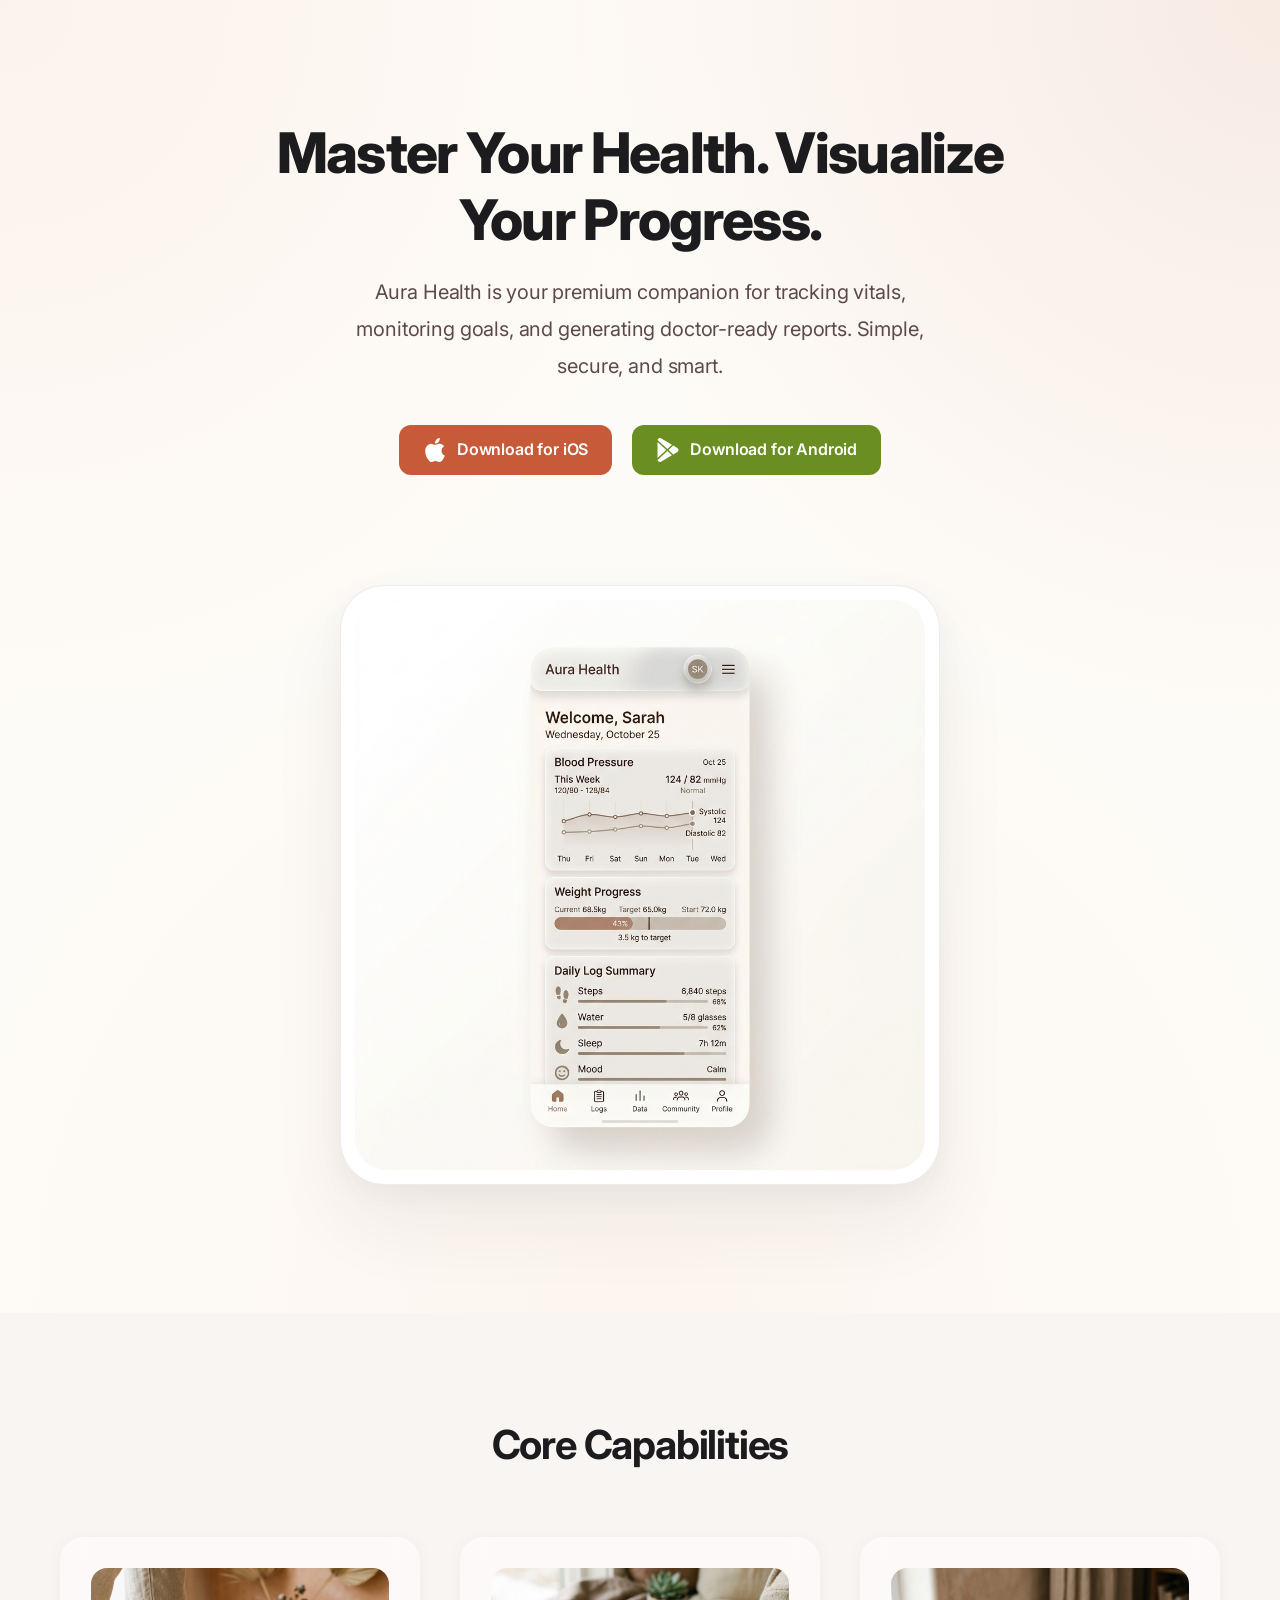
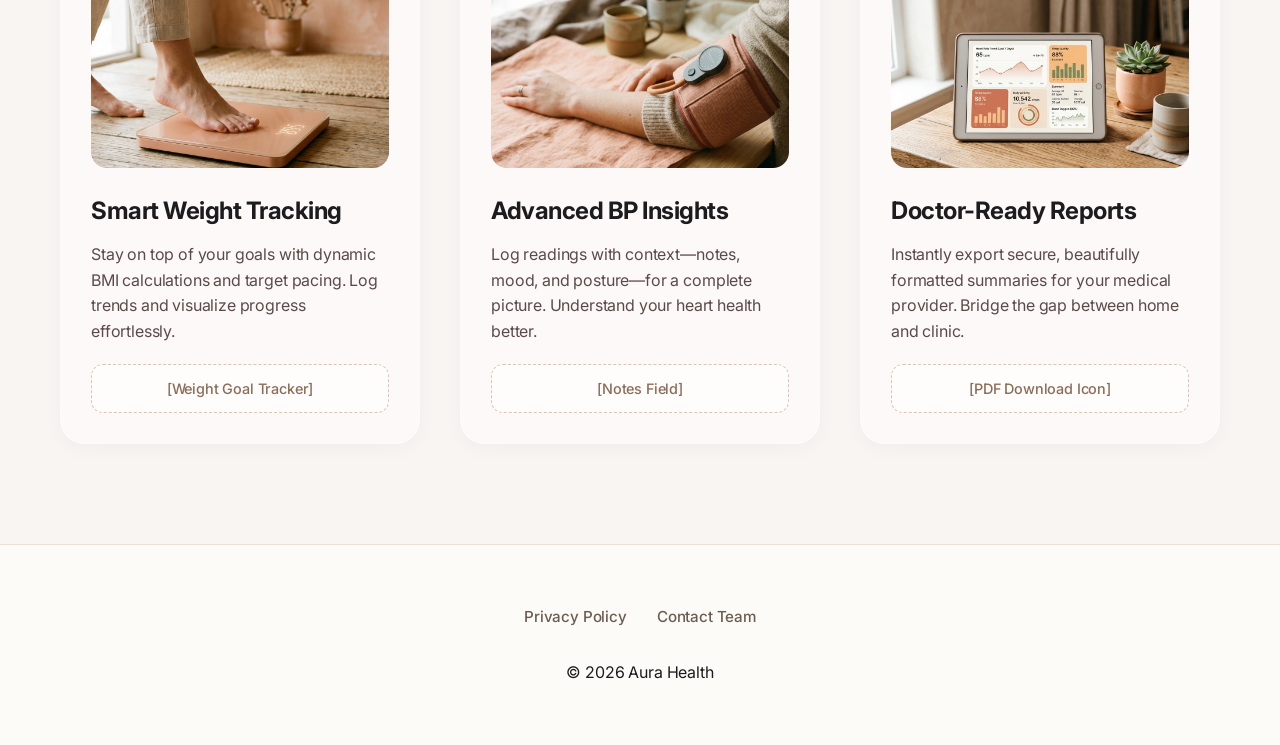
==== commit 02b789cd: "UI/UX overhaul and bug fixes for landing page - Fixed broken button images with inline SVGs.  - Gene" ====
--- a/index.html
+++ b/index.html
@@ -19,12 +19,24 @@
     <h1>Master Your Health. Visualize Your Progress.</h1>
     <p>Aura Health is your premium companion for tracking vitals, monitoring goals, and generating doctor-ready reports. Simple, secure, and smart.</p>
     <div class="cta-buttons">
-      <a href="#" class="app-store-btn ios"><img src="assets/apple.svg" alt="Apple" class="store-icon"> Download for iOS</a>
-      <a href="#" class="app-store-btn android"><img src="assets/google.svg" alt="Google Play" class="store-icon"> Download for Android</a>
+      <a href="#" class="app-store-btn ios">
+        <svg xmlns="http://www.w3.org/2000/svg" width="24" height="24" fill="currentColor" viewBox="0 0 16 16" class="store-icon">
+          <path d="M11.182.008C11.148-.03 9.923.023 8.857 1.18c-1.066 1.156-.902 2.482-.878 2.516s1.52.087 2.475-1.258.762-2.391.728-2.43m3.314 11.733c-.048-.096-2.325-1.234-2.113-3.422s1.675-2.789 1.698-2.854-.597-.79-1.254-1.157a3.7 3.7 0 0 0-1.563-.434c-.108-.003-.483-.095-1.254.116-.508.139-1.653.589-1.968.607-.316.018-1.256-.522-2.267-.665-.647-.125-1.333.131-1.824.328-.49.196-1.422.754-2.074 2.237-.652 1.482-.311 3.83-.067 4.56s.625 1.924 1.273 2.796c.576.984 1.34 1.667 1.659 1.899s1.219.386 1.843.067c.502-.308 1.408-.485 1.766-.472.357.013 1.061.154 1.782.539.571.197 1.111.115 1.652-.105.541-.221 1.324-1.059 2.238-2.758q.52-1.185.473-1.282"/>
+        </svg>
+        Download for iOS
+      </a>
+      <a href="#" class="app-store-btn android">
+        <svg xmlns="http://www.w3.org/2000/svg" width="24" height="24" fill="currentColor" viewBox="0 0 16 16" class="store-icon">
+          <path d="M14.222 9.374c1.037-.61 1.037-2.137 0-2.748L11.528 5.04 8.32 8l3.207 2.96zm-3.595 2.116L7.583 8.68 1.03 14.73c.201 1.029 1.36 1.61 2.303 1.055zM1 13.396V2.603L6.846 8zM1.03 1.27l6.553 6.05 3.044-2.81L3.333.215C2.39-.341 1.231.24 1.03 1.27"/>
+        </svg>
+        Download for Android
+      </a>
     </div>
   </div>
   <div class="hero-visual">
-    <img src="app_mockup.png" alt="Aura Health App Mockup">
+    <div class="phone-frame">
+      <img src="app_mockup.png" alt="Aura Health App Mockup">
+    </div>
   </div>
 </header>
 
--- a/index.css
+++ b/index.css
@@ -1,7 +1,7 @@
 :root {
     --color-terracotta: #C75B39; /* Warm terracotta brown */
     --color-peach: #F5C6AA; /* Soft peach neutral */
-    --color-charcoal: #2C1E1E; /* Deep charcoal */
+    --color-charcoal: #1C1C1E; /* Rich deep charcoal */
     --color-eucalyptus: #6B8E23; /* Eucalyptus green */
     --bg-color: #FDFBF7; /* Light subtle background */
     --text-color: var(--color-charcoal);
@@ -60,12 +60,15 @@
 
 /* Hero Section */
 .hero-section {
-    padding: 100px 0;
+    padding: 120px 0;
     display: flex;
     flex-direction: column;
     align-items: center;
     text-align: center;
-    background: radial-gradient(circle at top, #FFF5F0, var(--bg-color));
+    background: radial-gradient(circle at top left, rgba(245, 198, 170, 0.15), transparent 40%),
+                radial-gradient(circle at top right, rgba(199, 91, 57, 0.1), transparent 40%),
+                radial-gradient(circle at bottom, rgba(245, 198, 170, 0.1), transparent 50%),
+                var(--bg-color);
 }
 
 .hero-content {
@@ -89,7 +92,7 @@
     max-width: 600px;
     margin-left: auto;
     margin-right: auto;
-    line-height: 1.7;
+    line-height: 1.85; /* Increased for better readability */
 }
 
 .cta-buttons {
@@ -133,14 +136,23 @@
 .hero-visual {
     width: 100%;
     max-width: 600px;
-    margin-top: 50px;
+    margin-top: 60px;
+}
+
+.phone-frame {
+    background: #ffffff;
+    border-radius: 44px;
+    padding: 14px;
+    box-shadow: 0 40px 80px rgba(44, 30, 30, 0.06), 0 10px 30px rgba(44, 30, 30, 0.04);
+    border: 1px solid rgba(44, 30, 30, 0.08);
+    display: inline-block;
 }
 
 .hero-visual img {
     width: 100%;
     height: auto;
-    border-radius: 24px;
-    box-shadow: 0 30px 60px rgba(0,0,0,0.08);
+    border-radius: 32px;
+    display: block;
 }
 
 /* Features Section */
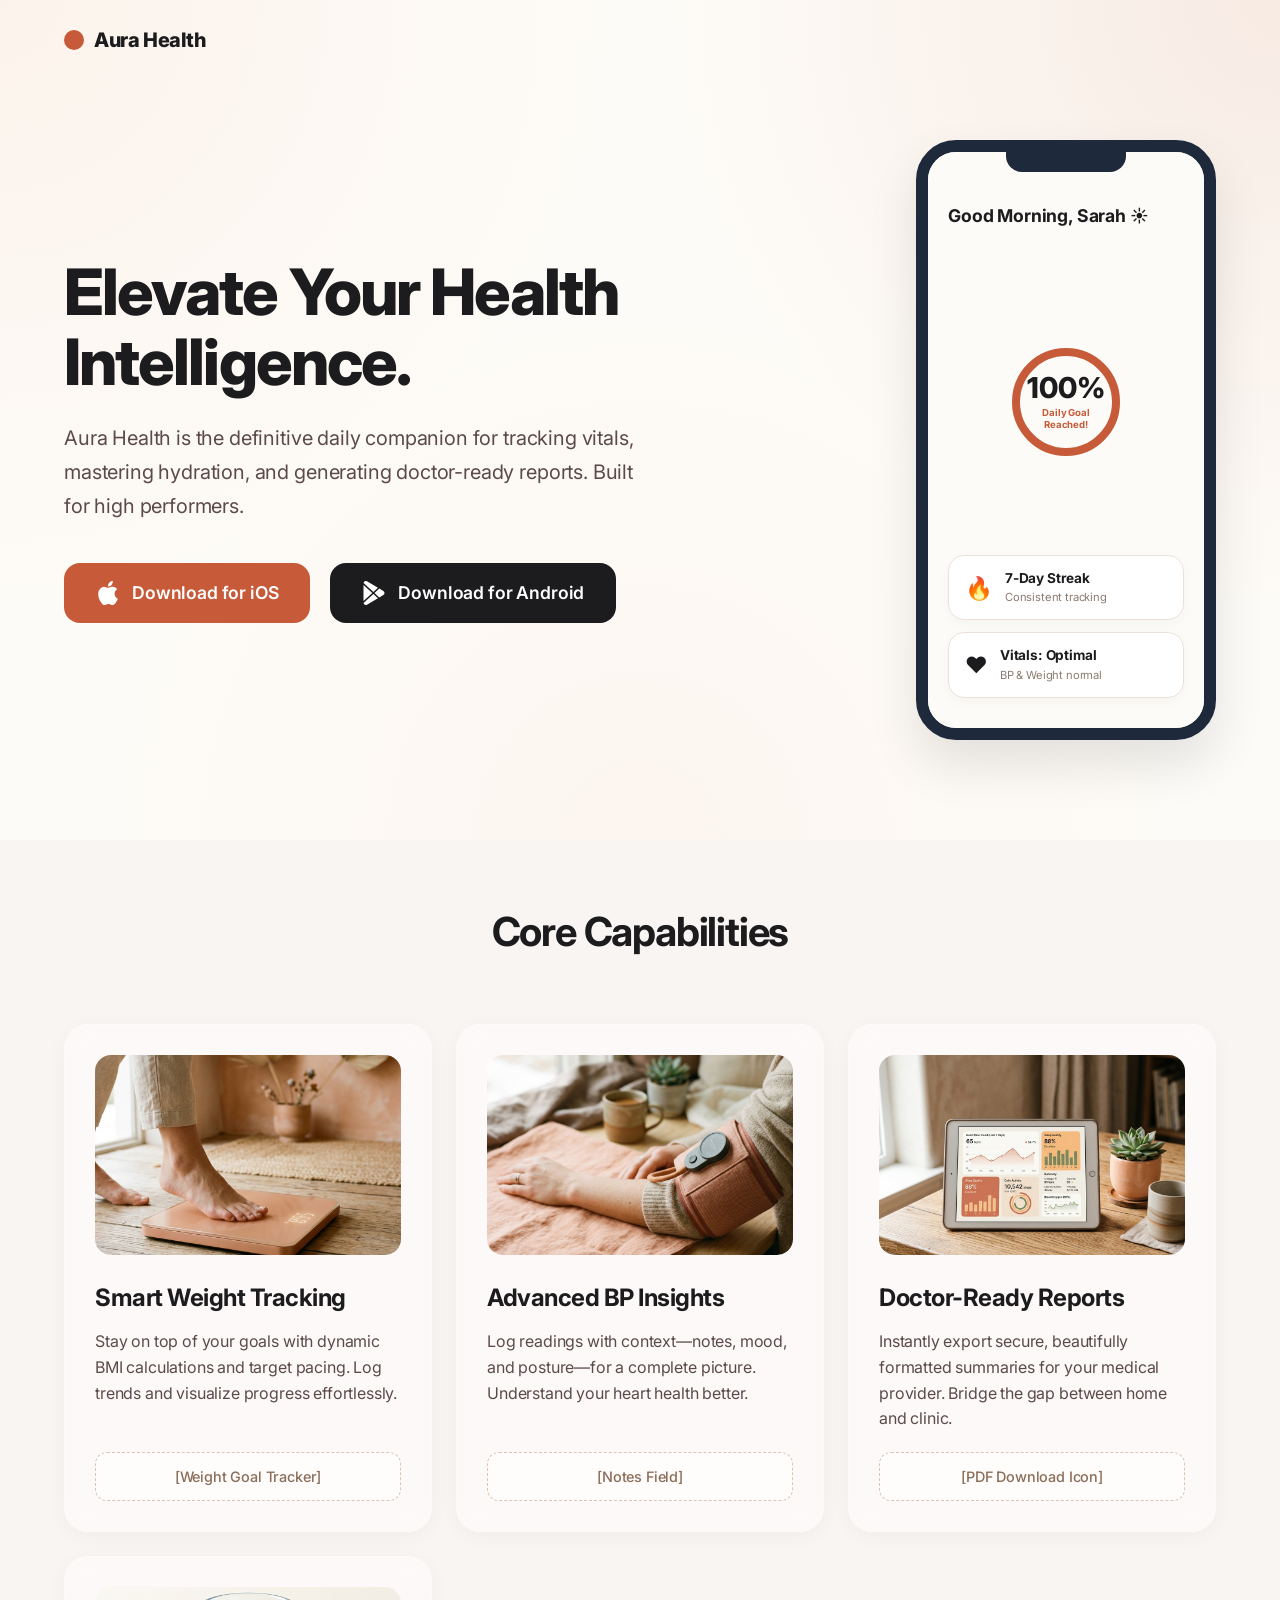
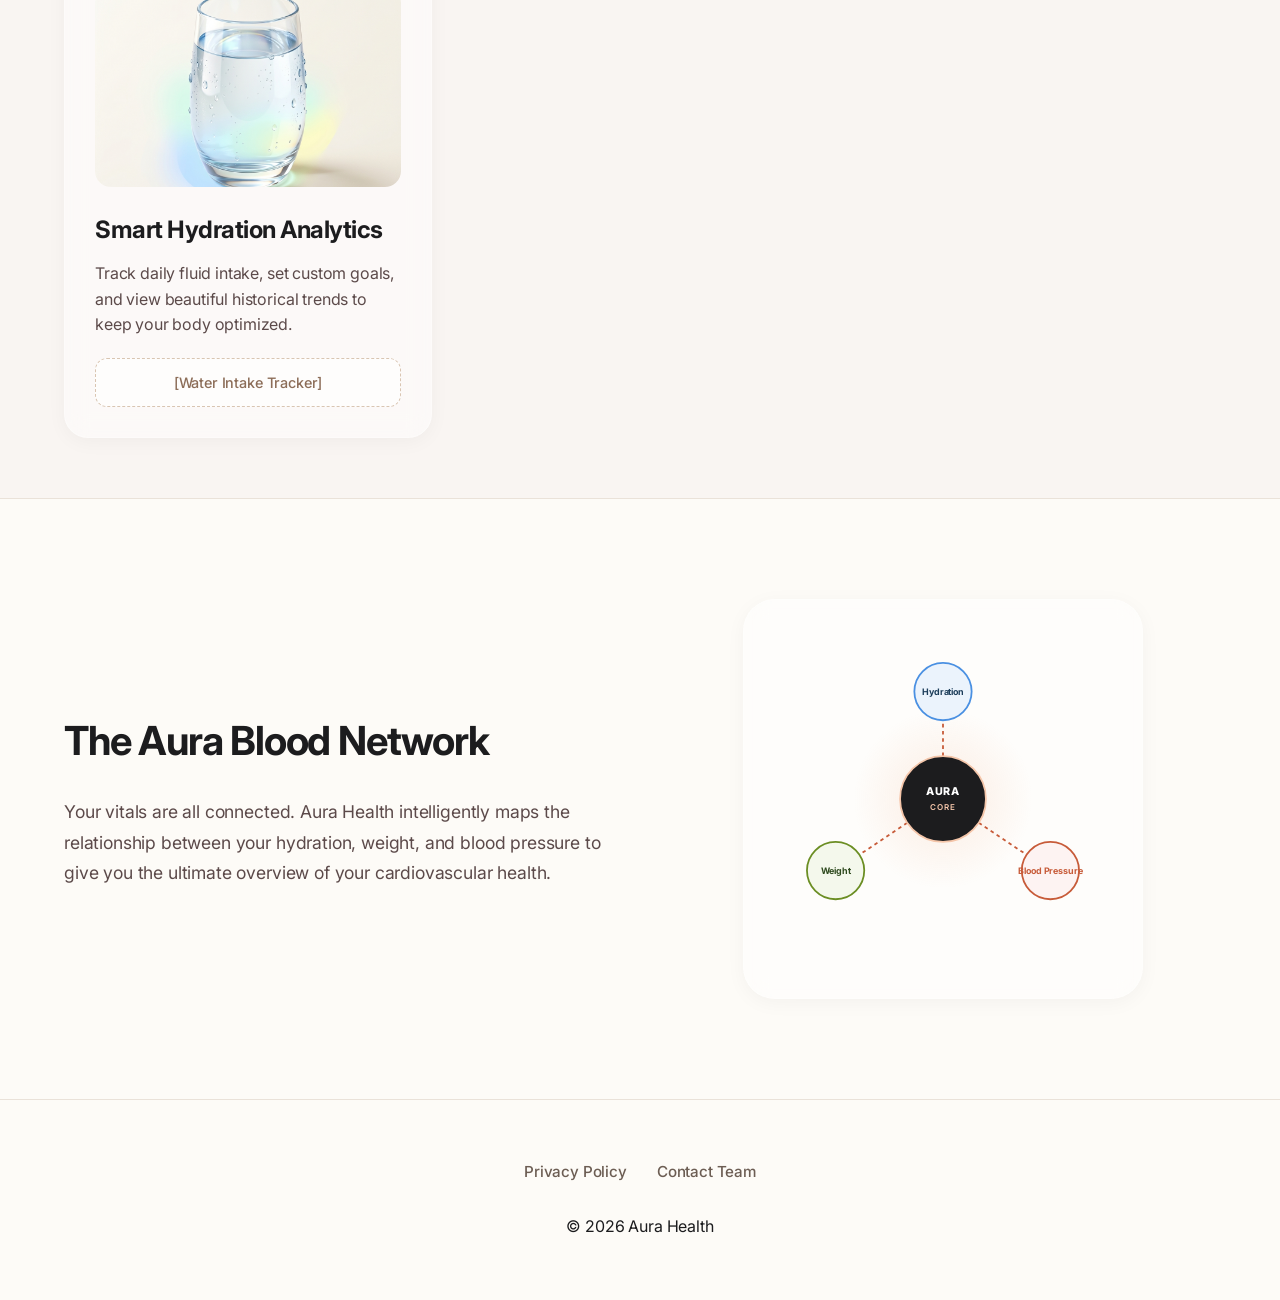
==== commit fc2faf88: "Upgrade marketing homepage, add CSS mobile mockup, and implement smart redirection route - Restructu" ====
--- a/index.html
+++ b/index.html
@@ -14,28 +14,71 @@
 </head>
 <body>
 
+    <nav class="top-nav">
+      <div class="container nav-container">
+        <a href="#" class="logo">
+          <div class="logo-circle"></div>
+          Aura Health
+        </a>
+      </div>
+    </nav>
+
     <header id="hero" class="hero-section">
-  <div class="container hero-content">
-    <h1>Master Your Health. Visualize Your Progress.</h1>
-    <p>Aura Health is your premium companion for tracking vitals, monitoring goals, and generating doctor-ready reports. Simple, secure, and smart.</p>
-    <div class="cta-buttons">
-      <a href="#" class="app-store-btn ios">
-        <svg xmlns="http://www.w3.org/2000/svg" width="24" height="24" fill="currentColor" viewBox="0 0 16 16" class="store-icon">
-          <path d="M11.182.008C11.148-.03 9.923.023 8.857 1.18c-1.066 1.156-.902 2.482-.878 2.516s1.52.087 2.475-1.258.762-2.391.728-2.43m3.314 11.733c-.048-.096-2.325-1.234-2.113-3.422s1.675-2.789 1.698-2.854-.597-.79-1.254-1.157a3.7 3.7 0 0 0-1.563-.434c-.108-.003-.483-.095-1.254.116-.508.139-1.653.589-1.968.607-.316.018-1.256-.522-2.267-.665-.647-.125-1.333.131-1.824.328-.49.196-1.422.754-2.074 2.237-.652 1.482-.311 3.83-.067 4.56s.625 1.924 1.273 2.796c.576.984 1.34 1.667 1.659 1.899s1.219.386 1.843.067c.502-.308 1.408-.485 1.766-.472.357.013 1.061.154 1.782.539.571.197 1.111.115 1.652-.105.541-.221 1.324-1.059 2.238-2.758q.52-1.185.473-1.282"/>
-        </svg>
-        Download for iOS
-      </a>
-      <a href="#" class="app-store-btn android">
-        <svg xmlns="http://www.w3.org/2000/svg" width="24" height="24" fill="currentColor" viewBox="0 0 16 16" class="store-icon">
-          <path d="M14.222 9.374c1.037-.61 1.037-2.137 0-2.748L11.528 5.04 8.32 8l3.207 2.96zm-3.595 2.116L7.583 8.68 1.03 14.73c.201 1.029 1.36 1.61 2.303 1.055zM1 13.396V2.603L6.846 8zM1.03 1.27l6.553 6.05 3.044-2.81L3.333.215C2.39-.341 1.231.24 1.03 1.27"/>
-        </svg>
-        Download for Android
-      </a>
+  <div class="container">
+    <div class="hero-text-col">
+      <h1>Elevate Your Health Intelligence.</h1>
+      <p>Aura Health is the definitive daily companion for tracking vitals, mastering hydration, and generating doctor-ready reports. Built for high performers.</p>
+      <div class="cta-buttons">
+        <a href="https://apps.apple.com/us/app/aura-fit-health/id6768627273" class="app-store-btn ios">
+          <svg xmlns="http://www.w3.org/2000/svg" width="24" height="24" fill="currentColor" viewBox="0 0 16 16" class="store-icon">
+            <path d="M11.182.008C11.148-.03 9.923.023 8.857 1.18c-1.066 1.156-.902 2.482-.878 2.516s1.52.087 2.475-1.258.762-2.391.728-2.43m3.314 11.733c-.048-.096-2.325-1.234-2.113-3.422s1.675-2.789 1.698-2.854-.597-.79-1.254-1.157a3.7 3.7 0 0 0-1.563-.434c-.108-.003-.483-.095-1.254.116-.508.139-1.653.589-1.968.607-.316.018-1.256-.522-2.267-.665-.647-.125-1.333.131-1.824.328-.49.196-1.422.754-2.074 2.237-.652 1.482-.311 3.83-.067 4.56s.625 1.924 1.273 2.796c.576.984 1.34 1.667 1.659 1.899s1.219.386 1.843.067c.502-.308 1.408-.485 1.766-.472.357.013 1.061.154 1.782.539.571.197 1.111.115 1.652-.105.541-.221 1.324-1.059 2.238-2.758q.52-1.185.473-1.282"/>
+          </svg>
+          Download for iOS
+        </a>
+        <a href="https://play.google.com/store/apps/details?id=com.synapsefitapp" class="app-store-btn android">
+          <svg xmlns="http://www.w3.org/2000/svg" width="24" height="24" fill="currentColor" viewBox="0 0 16 16" class="store-icon">
+            <path d="M14.222 9.374c1.037-.61 1.037-2.137 0-2.748L11.528 5.04 8.32 8l3.207 2.96zm-3.595 2.116L7.583 8.68 1.03 14.73c.201 1.029 1.36 1.61 2.303 1.055zM1 13.396V2.603L6.846 8zM1.03 1.27l6.553 6.05 3.044-2.81L3.333.215C2.39-.341 1.231.24 1.03 1.27"/>
+          </svg>
+          Download for Android
+        </a>
+      </div>
     </div>
-  </div>
-  <div class="hero-visual">
-    <div class="phone-frame">
-      <img src="app_mockup.png" alt="Aura Health App Mockup">
+    <div class="hero-visual-col">
+      <div class="css-device-frame">
+        <div class="css-device-notch"></div>
+        <div class="css-device-screen">
+          <div class="dashboard-greeting">Good Morning, Sarah ☀️</div>
+          
+          <div class="dashboard-goal-widget">
+            <svg class="progress-ring" width="120" height="120">
+              <circle class="progress-ring__background" cx="60" cy="60" r="50" fill="transparent" stroke="#EAE2D9" stroke-width="8"/>
+              <circle class="progress-ring__circle" cx="60" cy="60" r="50" fill="transparent" stroke="var(--color-terracotta)" stroke-width="8" stroke-dasharray="314.16" stroke-dashoffset="0"/>
+            </svg>
+            <div class="goal-text">
+              <span class="goal-percentage">100%</span>
+              <span class="goal-label">Daily Goal Reached!</span>
+            </div>
+          </div>
+          
+          <div class="dashboard-metrics">
+            <div class="metric-card streak-card">
+              <span class="metric-icon">🔥</span>
+              <div class="metric-info">
+                <span class="metric-title">7-Day Streak</span>
+                <span class="metric-subtitle">Consistent tracking</span>
+              </div>
+            </div>
+            
+            <div class="metric-card vitals-card">
+              <span class="metric-icon">❤️</span>
+              <div class="metric-info">
+                <span class="metric-title">Vitals: Optimal</span>
+                <span class="metric-subtitle">BP & Weight normal</span>
+              </div>
+            </div>
+          </div>
+        </div>
+      </div>
     </div>
   </div>
 </header>
@@ -63,9 +106,60 @@
         <p>Instantly export secure, beautifully formatted summaries for your medical provider. Bridge the gap between home and clinic.</p>
         <div class="widget pdf-widget">[PDF Download Icon]</div>
       </article>
+      <article class="feature-card">
+        <img src="assets/water_glass.png" alt="Glass of water" class="card-image">
+        <h3>Smart Hydration Analytics</h3>
+        <p>Track daily fluid intake, set custom goals, and view beautiful historical trends to keep your body optimized.</p>
+        <div class="widget water-widget">[Water Intake Tracker]</div>
+      </article>
     </div>
   </div>
 </section>
+
+        <section class="hero-network">
+          <div class="container network-container">
+            <div class="network-content">
+              <h2 class="network-title">The Aura Blood Network</h2>
+              <p class="network-description">Your vitals are all connected. Aura Health intelligently maps the relationship between your hydration, weight, and blood pressure to give you the ultimate overview of your cardiovascular health.</p>
+            </div>
+            <div class="network-visual">
+              <div class="network-card">
+                <svg viewBox="0 0 400 400" class="network-svg">
+                  <defs>
+                    <radialGradient id="glow" cx="50%" cy="50%" r="50%">
+                      <stop offset="0%" stop-color="var(--color-peach)" stop-opacity="0.3"/>
+                      <stop offset="100%" stop-color="var(--color-peach)" stop-opacity="0"/>
+                    </radialGradient>
+                  </defs>
+                  
+                  <circle cx="200" cy="200" r="100" fill="url(#glow)" class="pulse-glow" />
+                  
+                  <!-- Connection lines -->
+                  <line x1="200" y1="200" x2="200" y2="80" stroke="var(--color-terracotta)" stroke-width="2" stroke-dasharray="4,4" />
+                  <line x1="200" y1="200" x2="80" y2="280" stroke="var(--color-terracotta)" stroke-width="2" stroke-dasharray="4,4" />
+                  <line x1="200" y1="200" x2="320" y2="280" stroke="var(--color-terracotta)" stroke-width="2" stroke-dasharray="4,4" />
+                  
+                  <!-- Central Node: Aura Core -->
+                  <circle cx="200" cy="200" r="48" fill="var(--color-charcoal)" stroke="var(--color-peach)" stroke-width="2" />
+                  <text x="200" y="195" font-family="Inter" font-size="12" font-weight="800" fill="#fff" text-anchor="middle" letter-spacing="0.05em">AURA</text>
+                  <text x="200" y="212" font-family="Inter" font-size="9" font-weight="600" fill="var(--color-peach)" text-anchor="middle" letter-spacing="0.1em">CORE</text>
+                  
+                  <!-- Node 1: Hydration -->
+                  <circle cx="200" cy="80" r="32" fill="#EBF3FC" stroke="#4A90E2" stroke-width="2" />
+                  <text x="200" y="84" font-family="Inter" font-size="10" font-weight="700" fill="#1C3D5A" text-anchor="middle">Hydration</text>
+                  
+                  <!-- Node 2: Weight -->
+                  <circle cx="80" cy="280" r="32" fill="#F4F8EC" stroke="var(--color-eucalyptus)" stroke-width="2" />
+                  <text x="80" y="284" font-family="Inter" font-size="10" font-weight="700" fill="#2E4A1E" text-anchor="middle">Weight</text>
+                  
+                  <!-- Node 3: Blood Pressure -->
+                  <circle cx="320" cy="280" r="32" fill="#FDF3F2" stroke="var(--color-terracotta)" stroke-width="2" />
+                  <text x="320" y="284" font-family="Inter" font-size="10" font-weight="700" fill="var(--color-terracotta)" text-anchor="middle">Blood Pressure</text>
+                </svg>
+              </div>
+            </div>
+          </div>
+        </section>
     </main>
 
     <footer class="site-footer">
--- a/index.css
+++ b/index.css
@@ -9,6 +9,7 @@
     --glass-border: rgba(255, 255, 255, 0.3);
     --shadow-subtle: 0 4px 20px rgba(0, 0, 0, 0.04);
     --font-family: 'Inter', -apple-system, BlinkMacSystemFont, "Segoe UI", Roboto, sans-serif;
+    --accent-color: var(--color-terracotta);
 }
 
 * {
@@ -32,55 +33,82 @@
 
 .container {
     width: 100%;
-    max-width: 1200px;
+    max-width: 1440px;
     margin: 0 auto;
-    padding: 0 20px;
-}
-
-/* Header */
-header {
-    padding: 30px 0;
+    padding: 0 5%;
+}
+
+/* Header / Top Navigation */
+.top-nav {
+    position: absolute;
+    top: 0;
+    left: 0;
+    width: 100%;
+    padding: 24px 0;
+    z-index: 100;
+}
+
+.nav-container {
+    display: flex;
+    align-items: center;
+    justify-content: flex-start;
 }
 
 .logo {
-    font-size: 1.5rem;
-    font-weight: 700;
+    font-size: 1.25rem;
+    font-weight: 800;
     color: var(--text-color);
+    text-decoration: none;
     display: flex;
     align-items: center;
     gap: 10px;
+    letter-spacing: -0.02em;
 }
 
 .logo-circle {
-    width: 24px;
-    height: 24px;
+    width: 20px;
+    height: 20px;
     border-radius: 50%;
     background-color: var(--accent-color);
 }
 
 /* Hero Section */
 .hero-section {
-    padding: 120px 0;
-    display: flex;
-    flex-direction: column;
-    align-items: center;
-    text-align: center;
+    padding: 40px 0;
     background: radial-gradient(circle at top left, rgba(245, 198, 170, 0.15), transparent 40%),
                 radial-gradient(circle at top right, rgba(199, 91, 57, 0.1), transparent 40%),
                 radial-gradient(circle at bottom, rgba(245, 198, 170, 0.1), transparent 50%),
                 var(--bg-color);
 }
 
-.hero-content {
-    max-width: 800px;
-    margin-bottom: 50px;
+.hero-section .container {
+    display: flex;
+    flex-direction: row;
+    align-items: center;
+    justify-content: space-between;
+    min-height: 60vh;
+    gap: 40px;
+    padding: 100px 5% 60px 5%;
+}
+
+.hero-text-col {
+    flex: 1.2;
+    max-width: 680px;
+    text-align: left;
+}
+
+.hero-visual-col {
+    flex: 0.8;
+    display: flex;
+    justify-content: flex-end;
+    align-items: center;
 }
 
 .hero-section h1 {
-    font-size: 3.5rem;
+    font-size: 4rem;
     font-weight: 800;
-    line-height: 1.2;
-    margin-bottom: 20px;
+    line-height: 1.1;
+    margin-bottom: 24px;
     letter-spacing: -0.03em;
     color: var(--color-charcoal);
 }
@@ -89,29 +117,27 @@
     font-size: 1.25rem;
     color: #5C4A4A;
     margin-bottom: 40px;
-    max-width: 600px;
-    margin-left: auto;
-    margin-right: auto;
-    line-height: 1.85; /* Increased for better readability */
+    max-width: 580px;
+    line-height: 1.7;
 }
 
 .cta-buttons {
     display: flex;
     gap: 20px;
-    justify-content: center;
+    justify-content: flex-start;
     flex-wrap: wrap;
 }
 
 .app-store-btn {
-    padding: 12px 24px;
-    border-radius: 12px;
+    padding: 16px 32px;
+    border-radius: 16px;
     font-weight: 600;
     text-decoration: none;
-    transition: transform 0.2s, box-shadow 0.2s;
-    font-size: 1rem;
+    transition: transform 0.2s, background-color 0.2s;
+    font-size: 1.1rem;
     display: inline-flex;
     align-items: center;
-    gap: 10px;
+    gap: 12px;
     color: #fff;
 }
 
@@ -119,13 +145,18 @@
     background-color: var(--color-terracotta);
 }
 
+.app-store-btn.ios:hover {
+    background-color: #B34B29;
+    transform: translateY(-2px);
+}
+
 .app-store-btn.android {
-    background-color: var(--color-eucalyptus);
-}
-
-.app-store-btn:hover {
+    background-color: var(--color-charcoal);
+}
+
+.app-store-btn.android:hover {
+    background-color: #2C2C2E;
     transform: translateY(-2px);
-    box-shadow: 0 4px 12px rgba(0,0,0,0.1);
 }
 
 .store-icon {
@@ -133,31 +164,140 @@
     height: 24px;
 }
 
-.hero-visual {
-    width: 100%;
-    max-width: 600px;
-    margin-top: 60px;
-}
-
-.phone-frame {
+/* CSS Device Mockup */
+.css-device-frame {
+    width: 300px;
+    height: 600px;
+    border-radius: 40px;
+    border: 12px solid #1E293B;
+    box-shadow: 0 25px 50px rgba(0,0,0,0.1);
+    position: relative;
+    background: #FAFAFA;
+    overflow: hidden;
+    display: flex;
+    flex-direction: column;
+}
+
+.css-device-notch {
+    position: absolute;
+    top: 0;
+    left: 50%;
+    transform: translateX(-50%);
+    width: 120px;
+    height: 20px;
+    border-bottom-left-radius: 16px;
+    border-bottom-right-radius: 16px;
+    background: #1E293B;
+    z-index: 10;
+}
+
+.css-device-screen {
+    flex: 1;
+    padding: 40px 20px 20px 20px;
+    background: #FDFBF7;
+    display: flex;
+    flex-direction: column;
+    justify-content: space-between;
+}
+
+/* Dashboard Widget inside CSS Device */
+.dashboard-greeting {
+    font-size: 1.1rem;
+    font-weight: 700;
+    color: var(--color-charcoal);
+    text-align: left;
+    margin-top: 10px;
+    margin-bottom: 20px;
+}
+
+.dashboard-goal-widget {
+    position: relative;
+    display: flex;
+    flex-direction: column;
+    align-items: center;
+    justify-content: center;
+    margin: 20px 0;
+}
+
+.progress-ring {
+    transform: rotate(-90deg);
+}
+
+.progress-ring__circle {
+    stroke-dashoffset: 0;
+    transition: stroke-dashoffset 0.35s;
+    transform-origin: 50% 50%;
+}
+
+.goal-text {
+    position: absolute;
+    top: 50%;
+    left: 50%;
+    transform: translate(-50%, -50%);
+    text-align: center;
+    display: flex;
+    flex-direction: column;
+    align-items: center;
+}
+
+.goal-percentage {
+    font-size: 1.8rem;
+    font-weight: 800;
+    color: var(--color-charcoal);
+    line-height: 1;
+}
+
+.goal-label {
+    font-size: 0.6rem;
+    font-weight: 700;
+    color: var(--color-terracotta);
+    margin-top: 4px;
+    max-width: 90px;
+    line-height: 1.2;
+}
+
+.dashboard-metrics {
+    display: flex;
+    flex-direction: column;
+    gap: 12px;
+    margin-bottom: 10px;
+}
+
+.metric-card {
     background: #ffffff;
-    border-radius: 44px;
-    padding: 14px;
-    box-shadow: 0 40px 80px rgba(44, 30, 30, 0.06), 0 10px 30px rgba(44, 30, 30, 0.04);
-    border: 1px solid rgba(44, 30, 30, 0.08);
-    display: inline-block;
-}
-
-.hero-visual img {
-    width: 100%;
-    height: auto;
-    border-radius: 32px;
-    display: block;
+    border: 1px solid #EAE2D9;
+    padding: 12px 16px;
+    border-radius: 16px;
+    box-shadow: 0 4px 12px rgba(44, 30, 30, 0.03);
+    display: flex;
+    align-items: center;
+    gap: 12px;
+    text-align: left;
+}
+
+.metric-icon {
+    font-size: 1.4rem;
+}
+
+.metric-info {
+    display: flex;
+    flex-direction: column;
+}
+
+.metric-title {
+    font-weight: 700;
+    font-size: 0.85rem;
+    color: var(--color-charcoal);
+}
+
+.metric-subtitle {
+    font-size: 0.7rem;
+    color: #8C7B70;
 }
 
 /* Features Section */
 .features-section {
-    padding: 100px 0;
+    padding: 60px 0;
     background-color: #F9F5F2;
 }
 
@@ -172,8 +312,8 @@
 
 .features-grid {
     display: grid;
-    grid-template-columns: repeat(auto-fit, minmax(320px, 1fr));
-    gap: 40px;
+    grid-template-columns: repeat(auto-fit, minmax(280px, 1fr));
+    gap: 24px;
 }
 
 .feature-card {
@@ -232,6 +372,88 @@
     border: 1px dashed #D9C5B2;
 }
 
+/* Hero Network Section */
+.hero-network {
+    padding: 100px 0;
+    background-color: #FDFBF7;
+    border-top: 1px solid #EAE2D9;
+}
+
+.network-container {
+    display: flex;
+    align-items: center;
+    justify-content: space-between;
+    gap: 60px;
+}
+
+.network-content {
+    flex: 1;
+    max-width: 550px;
+    text-align: left;
+}
+
+.network-title {
+    font-size: 2.5rem;
+    font-weight: 700;
+    margin-bottom: 24px;
+    letter-spacing: -0.03em;
+    color: var(--color-charcoal);
+}
+
+.network-description {
+    color: #5C4A4A;
+    font-size: 1.1rem;
+    line-height: 1.75;
+}
+
+.network-visual {
+    flex: 1;
+    display: flex;
+    justify-content: center;
+    align-items: center;
+}
+
+.network-card {
+    background: var(--glass-bg);
+    backdrop-filter: blur(12px);
+    -webkit-backdrop-filter: blur(12px);
+    border: 1px solid var(--glass-border);
+    padding: 20px;
+    border-radius: 32px;
+    box-shadow: var(--shadow-subtle);
+    max-width: 400px;
+    width: 100%;
+    aspect-ratio: 1 / 1;
+    display: flex;
+    justify-content: center;
+    align-items: center;
+}
+
+.network-svg {
+    width: 100%;
+    height: 100%;
+}
+
+.pulse-glow {
+    transform-origin: 200px 200px;
+    animation: pulse 4s ease-in-out infinite;
+}
+
+@keyframes pulse {
+    0% {
+        transform: scale(0.95);
+        opacity: 0.2;
+    }
+    50% {
+        transform: scale(1.05);
+        opacity: 0.4;
+    }
+    100% {
+        transform: scale(0.95);
+        opacity: 0.2;
+    }
+}
+
 /* Footer */
 footer {
     padding: 60px 0;
@@ -266,15 +488,47 @@
 
 /* Responsive */
 @media (max-width: 768px) {
-    .hero h1 {
-        font-size: 2.5rem;
+    .hero-section .container {
+        flex-direction: column;
+        text-align: center;
+        gap: 30px;
+    }
+    
+    .hero-text-col {
+        text-align: center;
+        max-width: 100%;
+    }
+    
+    .hero-section h1 {
+        font-size: 2.8rem;
+    }
+    
+    .hero-section p {
+        margin-left: auto;
+        margin-right: auto;
     }
     
     .cta-buttons {
-        flex-direction: column;
+        justify-content: center;
+    }
+
+    .hero-visual-col {
+        justify-content: center;
+        width: 100%;
+        max-width: 450px;
     }
     
     .features-grid {
         grid-template-columns: 1fr;
     }
-}
+
+    .network-container {
+        flex-direction: column;
+        text-align: center;
+        gap: 40px;
+    }
+
+    .network-content {
+        max-width: 100%;
+    }
+}
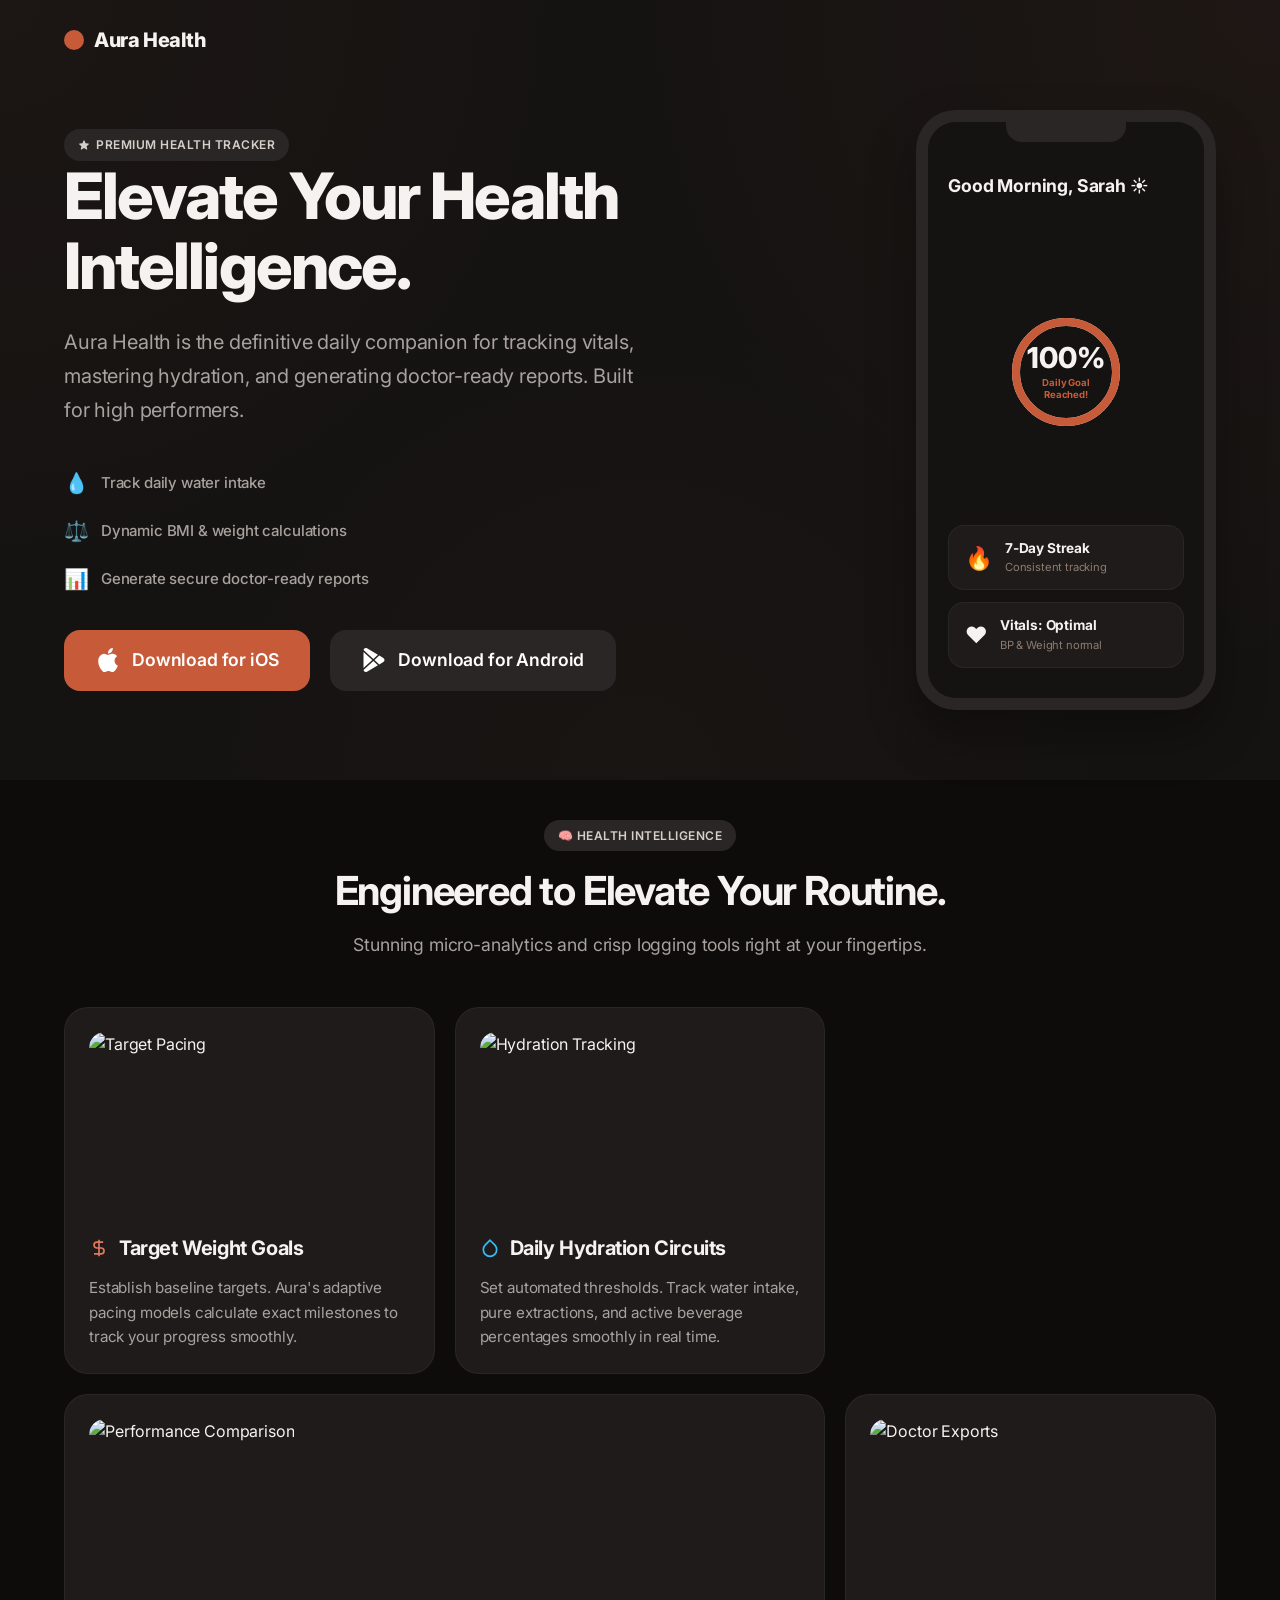
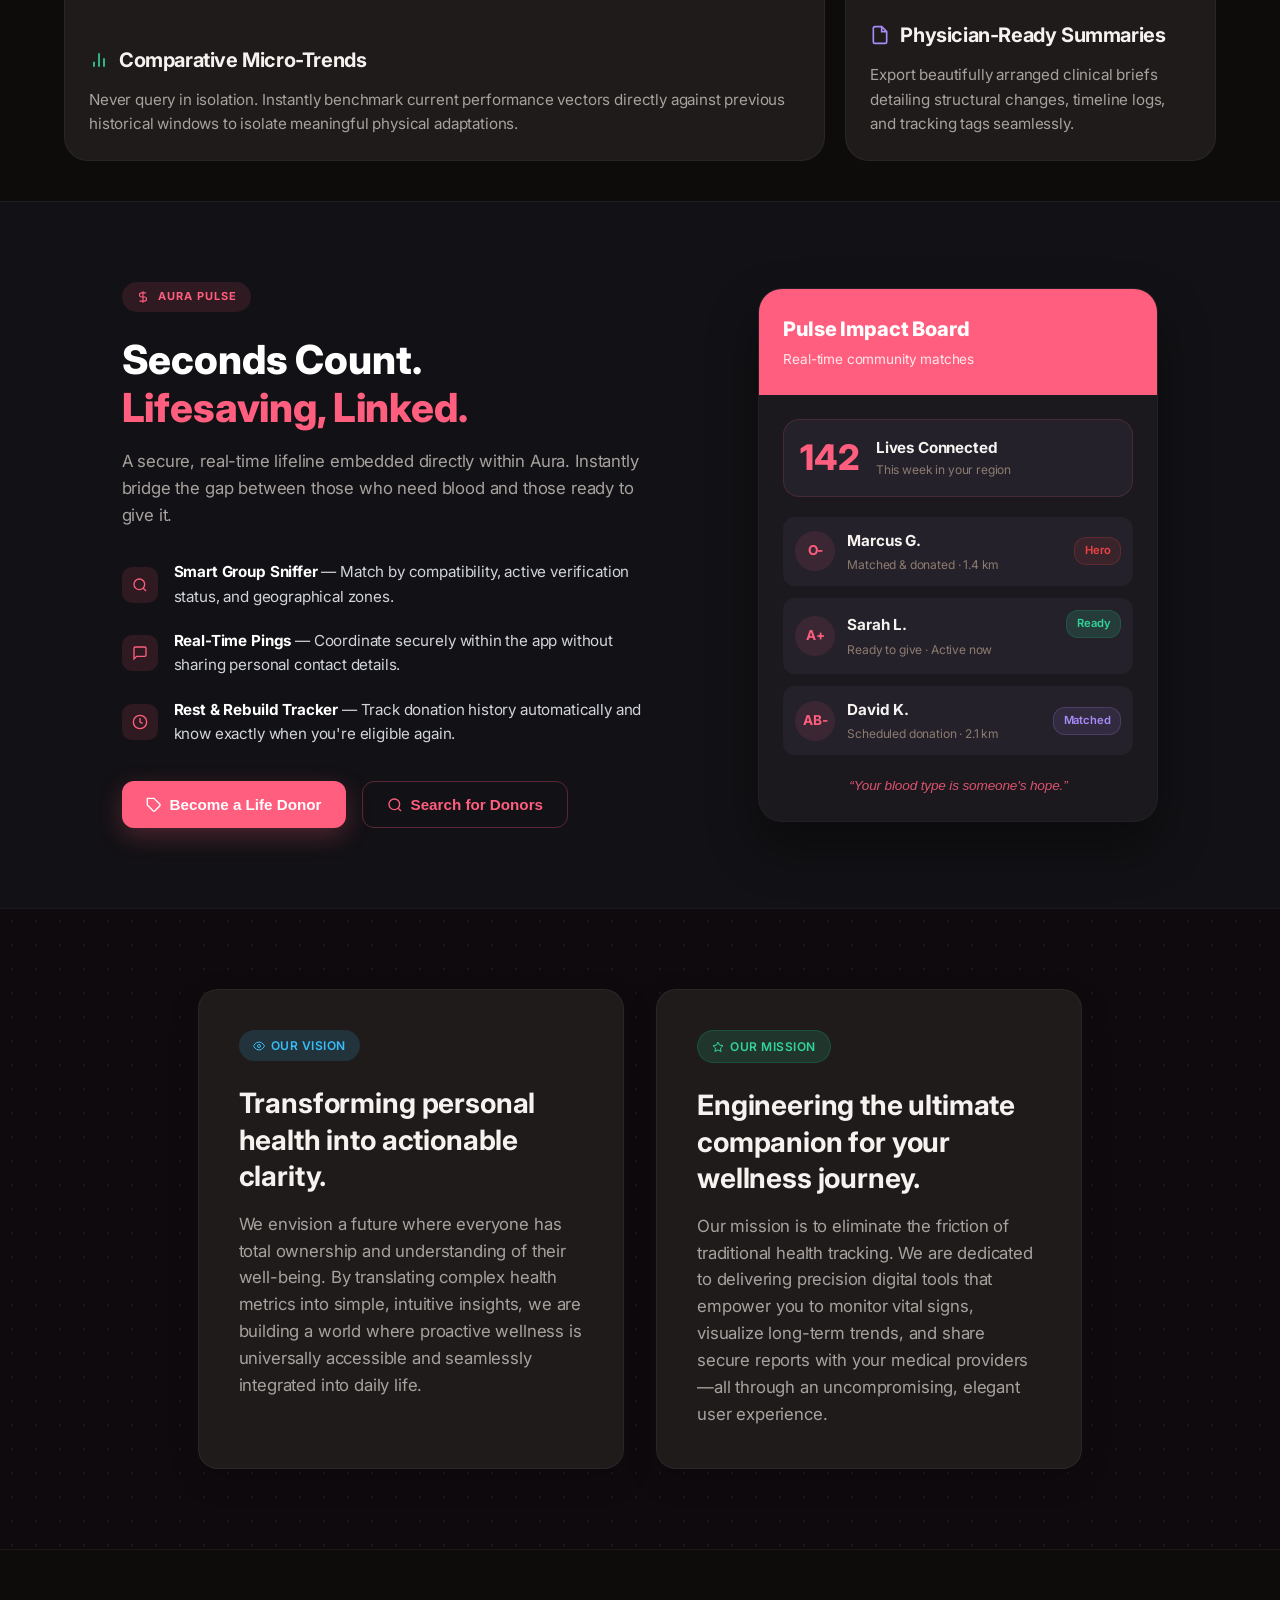
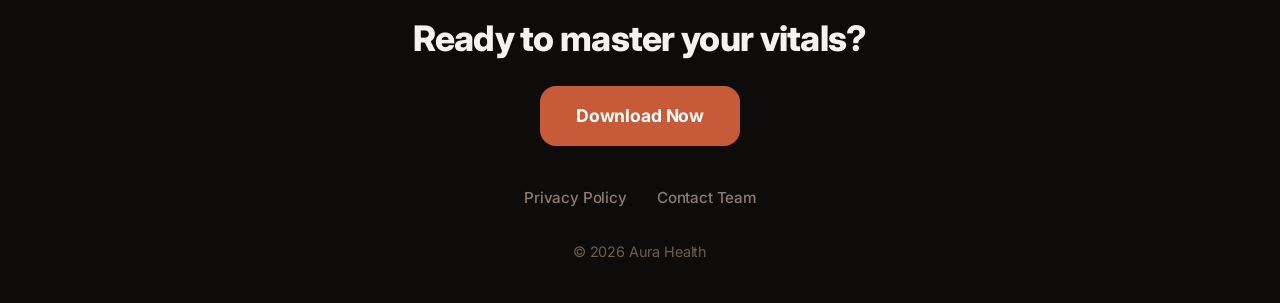
==== commit 60f18776: "design: overhaul landing page to premium dark bento & rebuild Aura Pulse - Transitioned visual styli" ====
--- a/index.html
+++ b/index.html
@@ -16,18 +16,42 @@
 
     <nav class="top-nav">
       <div class="container nav-container">
-        <a href="#" class="logo">
-          <div class="logo-circle"></div>
-          Aura Health
-        </a>
+        <div class="brand-logo">
+          <a href="#" class="logo">
+            <div class="logo-circle"></div>
+            Aura Health
+          </a>
+        </div>
       </div>
     </nav>
 
     <header id="hero" class="hero-section">
   <div class="container">
     <div class="hero-text-col">
+      <div class="pill-badge">
+        <svg xmlns="http://www.w3.org/2000/svg" viewBox="0 0 16 16" fill="currentColor">
+          <path fill-rule="evenodd" d="M8 1.75a.75.75 0 0 1 .692.462l1.41 3.393 3.664.293a.75.75 0 0 1 .428 1.317l-2.791 2.443.856 3.585a.75.75 0 0 1-1.12.813L8 12.147l-3.139 1.876a.75.75 0 0 1-1.12-.813l.856-3.585-2.791-2.443a.75.75 0 0 1 .428-1.317l3.664-.293 1.41-3.393A.75.75 0 0 1 8 1.75Z" clip-rule="evenodd"/>
+        </svg>
+        Premium Health Tracker
+      </div>
       <h1>Elevate Your Health Intelligence.</h1>
       <p>Aura Health is the definitive daily companion for tracking vitals, mastering hydration, and generating doctor-ready reports. Built for high performers.</p>
+      
+      <ul class="hero-feature-list">
+        <li>
+          <span class="list-icon">💧</span>
+          <span>Track daily water intake</span>
+        </li>
+        <li>
+          <span class="list-icon">⚖️</span>
+          <span>Dynamic BMI & weight calculations</span>
+        </li>
+        <li>
+          <span class="list-icon">📊</span>
+          <span>Generate secure doctor-ready reports</span>
+        </li>
+      </ul>
+
       <div class="cta-buttons">
         <a href="https://apps.apple.com/us/app/aura-fit-health/id6768627273" class="app-store-btn ios">
           <svg xmlns="http://www.w3.org/2000/svg" width="24" height="24" fill="currentColor" viewBox="0 0 16 16" class="store-icon">
@@ -84,90 +108,205 @@
 </header>
 
     <main>
-        <section id="features" class="features-section">
+<section id="features" class="features-section">
   <div class="container">
-    <h2 class="section-title">Core Capabilities</h2>
+    <div class="section-header">
+      <div class="pill-badge">🧠 Health Intelligence</div>
+      <h2 class="section-title">Engineered to Elevate Your Routine.</h2>
+      <p class="section-subtitle">Stunning micro-analytics and crisp logging tools right at your fingertips.</p>
+    </div>
+
     <div class="features-grid">
-      <article class="feature-card">
-        <img src="assets/weight_scale.png" alt="Person on scale" class="card-image">
-        <h3>Smart Weight Tracking</h3>
-        <p>Stay on top of your goals with dynamic BMI calculations and target pacing. Log trends and visualize progress effortlessly.</p>
-        <div class="widget weight-widget">[Weight Goal Tracker]</div>
+      <!-- CARD 1: WEIGHT GOALS -->
+      <article class="feature-card interactive-bento">
+        <div class="card-img-wrapper">
+          <img src="https://images.unsplash.com/photo-1517838277536-f5f99be501cd?auto=format&fit=crop&q=80&w=800" alt="Target Pacing">
+        </div>
+        <div class="card-content">
+          <div class="icon-header">
+            <svg width="20" height="20" viewBox="0 0 24 24" fill="none" stroke="#E07A5F" stroke-width="2"><path d="M12 2v20M17 5H9.5a3.5 3.5 0 0 0 0 7h5a3.5 3.5 0 0 1 0 7H6"/></svg>
+            <h3>Target Weight Goals</h3>
+          </div>
+          <p>Establish baseline targets. Aura's adaptive pacing models calculate exact milestones to track your progress smoothly.</p>
+        </div>
       </article>
-      <article class="feature-card">
-        <img src="assets/bp_couple.png" alt="Couple using BP cuff" class="card-image">
-        <h3>Advanced BP Insights</h3>
-        <p>Log readings with context—notes, mood, and posture—for a complete picture. Understand your heart health better.</p>
-        <div class="widget notes-widget">[Notes Field]</div>
+
+      <!-- CARD 2: DAILY HYDRATION -->
+      <article class="feature-card interactive-bento">
+        <div class="card-img-wrapper">
+          <img src="https://images.unsplash.com/photo-1548839140-29a749e1cf4d?auto=format&fit=crop&q=80&w=800" alt="Hydration Tracking">
+        </div>
+        <div class="card-content">
+          <div class="icon-header">
+            <svg width="20" height="20" viewBox="0 0 24 24" fill="none" stroke="#38BDF8" stroke-width="2"><path d="M12 2.69l5.66 5.66a8 8 0 1 1-11.31 0z"/></svg>
+            <h3>Daily Hydration Circuits</h3>
+          </div>
+          <p>Set automated thresholds. Track water intake, pure extractions, and active beverage percentages smoothly in real time.</p>
+        </div>
       </article>
-      <article class="feature-card">
-        <img src="assets/provider_tablet.png" alt="Provider with tablet" class="card-image">
-        <h3>Doctor-Ready Reports</h3>
-        <p>Instantly export secure, beautifully formatted summaries for your medical provider. Bridge the gap between home and clinic.</p>
-        <div class="widget pdf-widget">[PDF Download Icon]</div>
+
+      <!-- CARD 3: COMPARATIVE ANALYTICS -->
+      <article class="feature-card interactive-bento wide-bento">
+        <div class="card-img-wrapper">
+          <img src="https://images.unsplash.com/photo-1460925895917-afdab827c52f?auto=format&fit=crop&q=80&w=1000" alt="Performance Comparison">
+        </div>
+        <div class="card-content">
+          <div class="icon-header">
+            <svg width="20" height="20" viewBox="0 0 24 24" fill="none" stroke="#34D399" stroke-width="2"><path d="M18 20V10M12 20V4M6 20v-6"/></svg>
+            <h3>Comparative Micro-Trends</h3>
+          </div>
+          <p>Never query in isolation. Instantly benchmark current performance vectors directly against previous historical windows to isolate meaningful physical adaptations.</p>
+        </div>
       </article>
-      <article class="feature-card">
-        <img src="assets/water_glass.png" alt="Glass of water" class="card-image">
-        <h3>Smart Hydration Analytics</h3>
-        <p>Track daily fluid intake, set custom goals, and view beautiful historical trends to keep your body optimized.</p>
-        <div class="widget water-widget">[Water Intake Tracker]</div>
+
+      <!-- CARD 4: CLINICAL REPORTS -->
+      <article class="feature-card interactive-bento">
+        <div class="card-img-wrapper">
+          <img src="https://images.unsplash.com/photo-1532938911079-1b06ac7ceec7?auto=format&fit=crop&q=80&w=800" alt="Doctor Exports">
+        </div>
+        <div class="card-content">
+          <div class="icon-header">
+            <svg width="20" height="20" viewBox="0 0 24 24" fill="none" stroke="#A78BFA" stroke-width="2"><path d="M14 2H6a2 2 0 0 0-2 2v16a2 2 0 0 0 2 2h12a2 2 0 0 0 2-2V8z"/><polyline points="14 2 14 8 20 8"/></svg>
+            <h3>Physician-Ready Summaries</h3>
+          </div>
+          <p>Export beautifully arranged clinical briefs detailing structural changes, timeline logs, and tracking tags seamlessly.</p>
+        </div>
       </article>
     </div>
   </div>
 </section>
 
-        <section class="hero-network">
-          <div class="container network-container">
-            <div class="network-content">
-              <h2 class="network-title">The Aura Blood Network</h2>
-              <p class="network-description">Your vitals are all connected. Aura Health intelligently maps the relationship between your hydration, weight, and blood pressure to give you the ultimate overview of your cardiovascular health.</p>
-            </div>
-            <div class="network-visual">
-              <div class="network-card">
-                <svg viewBox="0 0 400 400" class="network-svg">
-                  <defs>
-                    <radialGradient id="glow" cx="50%" cy="50%" r="50%">
-                      <stop offset="0%" stop-color="var(--color-peach)" stop-opacity="0.3"/>
-                      <stop offset="100%" stop-color="var(--color-peach)" stop-opacity="0"/>
-                    </radialGradient>
-                  </defs>
-                  
-                  <circle cx="200" cy="200" r="100" fill="url(#glow)" class="pulse-glow" />
-                  
-                  <!-- Connection lines -->
-                  <line x1="200" y1="200" x2="200" y2="80" stroke="var(--color-terracotta)" stroke-width="2" stroke-dasharray="4,4" />
-                  <line x1="200" y1="200" x2="80" y2="280" stroke="var(--color-terracotta)" stroke-width="2" stroke-dasharray="4,4" />
-                  <line x1="200" y1="200" x2="320" y2="280" stroke="var(--color-terracotta)" stroke-width="2" stroke-dasharray="4,4" />
-                  
-                  <!-- Central Node: Aura Core -->
-                  <circle cx="200" cy="200" r="48" fill="var(--color-charcoal)" stroke="var(--color-peach)" stroke-width="2" />
-                  <text x="200" y="195" font-family="Inter" font-size="12" font-weight="800" fill="#fff" text-anchor="middle" letter-spacing="0.05em">AURA</text>
-                  <text x="200" y="212" font-family="Inter" font-size="9" font-weight="600" fill="var(--color-peach)" text-anchor="middle" letter-spacing="0.1em">CORE</text>
-                  
-                  <!-- Node 1: Hydration -->
-                  <circle cx="200" cy="80" r="32" fill="#EBF3FC" stroke="#4A90E2" stroke-width="2" />
-                  <text x="200" y="84" font-family="Inter" font-size="10" font-weight="700" fill="#1C3D5A" text-anchor="middle">Hydration</text>
-                  
-                  <!-- Node 2: Weight -->
-                  <circle cx="80" cy="280" r="32" fill="#F4F8EC" stroke="var(--color-eucalyptus)" stroke-width="2" />
-                  <text x="80" y="284" font-family="Inter" font-size="10" font-weight="700" fill="#2E4A1E" text-anchor="middle">Weight</text>
-                  
-                  <!-- Node 3: Blood Pressure -->
-                  <circle cx="320" cy="280" r="32" fill="#FDF3F2" stroke="var(--color-terracotta)" stroke-width="2" />
-                  <text x="320" y="284" font-family="Inter" font-size="10" font-weight="700" fill="var(--color-terracotta)" text-anchor="middle">Blood Pressure</text>
-                </svg>
-              </div>
-            </div>
-          </div>
-        </section>
+<section class="blood-network-section">
+  <div class="container network-container">
+    
+    <!-- LEFT COLUMN: Copy & Features -->
+    <div class="network-content">
+      <div class="pill-badge-rose">
+        <svg width="14" height="14" viewBox="0 0 24 24" fill="none" stroke="currentColor" stroke-width="2"><path d="M12 2v20M17 5H9.5a3.5 3.5 0 0 0 0 7h5a3.5 3.5 0 0 1 0 7H6"/></svg>
+        Aura Pulse
+      </div>
+      <h2 class="network-title">Seconds Count.<br><span>Lifesaving, Linked.</span></h2>
+      <p class="network-desc">A secure, real-time lifeline embedded directly within Aura. Instantly bridge the gap between those who need blood and those ready to give it.</p>
+      
+      <ul class="network-feature-list">
+        <li>
+          <div class="icon-box-rose"><svg width="16" height="16" viewBox="0 0 24 24" fill="none" stroke="currentColor" stroke-width="2"><circle cx="11" cy="11" r="8"/><line x1="21" y1="21" x2="16.65" y2="16.65"/></svg></div>
+          <span><strong>Smart Group Sniffer</strong> — Match by compatibility, active verification status, and geographical zones.</span>
+        </li>
+        <li>
+          <div class="icon-box-rose"><svg width="16" height="16" viewBox="0 0 24 24" fill="none" stroke="currentColor" stroke-width="2"><path d="M21 15a2 2 0 0 1-2 2H7l-4 4V5a2 2 0 0 1 2-2h14a2 2 0 0 1 2 2z"/></svg></div>
+          <span><strong>Real-Time Pings</strong> — Coordinate securely within the app without sharing personal contact details.</span>
+        </li>
+        <li>
+          <div class="icon-box-rose"><svg width="16" height="16" viewBox="0 0 24 24" fill="none" stroke="currentColor" stroke-width="2"><circle cx="12" cy="12" r="10"/><polyline points="12 6 12 12 16 14"/></svg></div>
+          <span><strong>Rest & Rebuild Tracker</strong> — Track donation history automatically and know exactly when you're eligible again.</span>
+        </li>
+      </ul>
+      
+      <div class="network-cta-row">
+        <button class="btn-primary-rose">
+          <svg width="16" height="16" viewBox="0 0 24 24" fill="none" stroke="currentColor" stroke-width="2"><path d="M20.59 13.41l-7.17 7.17a2 2 0 0 1-2.83 0L2 12V2h10l8.59 8.59a2 2 0 0 1 0 2.82z"/><line x1="7" y1="7" x2="7.01" y2="7"/></svg>
+          Become a Life Donor
+        </button>
+        <button class="btn-secondary-rose">
+          <svg width="16" height="16" viewBox="0 0 24 24" fill="none" stroke="currentColor" stroke-width="2"><circle cx="11" cy="11" r="8"/><line x1="21" y1="21" x2="16.65" y2="16.65"/></svg>
+          Search for Donors
+        </button>
+      </div>
+    </div>
+
+    <!-- RIGHT COLUMN: UI Card Mockup -->
+    <div class="network-visual">
+      <div class="mock-ui-card">
+        <div class="mock-card-header">
+          <h3>Pulse Impact Board</h3>
+          <p>Real-time community matches</p>
+        </div>
+        <div class="mock-card-body">
+          <div class="mock-impact-stat">
+            <span class="impact-number">142</span>
+            <div class="impact-label">
+              <strong>Lives Connected</strong>
+              <span>This week in your region</span>
+            </div>
+          </div>
+          
+          <div class="mock-list-item">
+            <div class="mock-avatar">O-</div>
+            <div class="mock-info">
+              <h4>Marcus G.</h4>
+              <p>Matched & donated · 1.4 km</p>
+            </div>
+            <div class="mock-badge badge-red">Hero</div>
+          </div>
+          
+          <div class="mock-list-item">
+            <div class="mock-avatar">A+</div>
+            <div class="mock-info">
+              <h4>Sarah L.</h4>
+              <p>Ready to give · Active now</p>
+            </div>
+            <div class="mock-badge badge-green">Ready</div>
+          </div>
+          
+          <div class="mock-list-item">
+            <div class="mock-avatar">AB-</div>
+            <div class="mock-info">
+              <h4>David K.</h4>
+              <p>Scheduled donation · 2.1 km</p>
+            </div>
+            <div class="mock-badge badge-purple">Matched</div>
+          </div>
+          
+          <div class="mock-footer-quote">
+            “Your blood type is someone's hope.”
+          </div>
+        </div>
+      </div>
+    </div>
+    
+  </div>
+</section>
     </main>
 
-    <footer class="site-footer">
-  <nav class="footer-links">
-    <a href="privacy.html">Privacy Policy</a>
-    <a href="#" onclick="alert('Contact us at team.aurahealth@gmail.com')">Contact Team</a>
-  </nav>
-  <p>© 2026 Aura Health</p>
+<section class="vision-mission-section">
+  <div class="container vm-container">
+    
+    <!-- VISION CARD -->
+    <div class="vm-card">
+      <div class="pill-badge badge-blue">
+        <svg width="14" height="14" viewBox="0 0 24 24" fill="none" stroke="currentColor" stroke-width="2"><path d="M1 12s4-8 11-8 11 8 11 8-4 8-11 8-11-8-11-8z"/><circle cx="12" cy="12" r="3"/></svg>
+        OUR VISION
+      </div>
+      <h3 class="vm-title">Transforming personal health into actionable clarity.</h3>
+      <p class="vm-desc">We envision a future where everyone has total ownership and understanding of their well-being. By translating complex health metrics into simple, intuitive insights, we are building a world where proactive wellness is universally accessible and seamlessly integrated into daily life.</p>
+    </div>
+
+    <!-- MISSION CARD -->
+    <div class="vm-card">
+      <div class="pill-badge badge-green">
+        <svg width="14" height="14" viewBox="0 0 24 24" fill="none" stroke="currentColor" stroke-width="2"><polygon points="12 2 15.09 8.26 22 9.27 17 14.14 18.18 21.02 12 17.77 5.82 21.02 7 14.14 2 9.27 8.91 8.26 12 2"/></svg>
+        OUR MISSION
+      </div>
+      <h3 class="vm-title">Engineering the ultimate companion for your wellness journey.</h3>
+      <p class="vm-desc">Our mission is to eliminate the friction of traditional health tracking. We are dedicated to delivering precision digital tools that empower you to monitor vital signs, visualize long-term trends, and share secure reports with your medical providers—all through an uncompromising, elegant user experience.</p>
+    </div>
+
+  </div>
+</section>
+
+<footer class="site-footer">
+  <div class="container footer-container">
+    <div class="footer-cta">
+      <h2>Ready to master your vitals?</h2>
+      <a href="#hero" class="footer-btn">Download Now</a>
+    </div>
+    <nav class="footer-links">
+      <a href="privacy.html">Privacy Policy</a>
+      <a href="#" onclick="alert('Contact us at team.aurahealth@gmail.com')">Contact Team</a>
+    </nav>
+    <p class="copyright">© 2026 Aura Health</p>
+  </div>
 </footer>
 
 </body>
--- a/index.css
+++ b/index.css
@@ -1,15 +1,19 @@
 :root {
     --color-terracotta: #C75B39; /* Warm terracotta brown */
     --color-peach: #F5C6AA; /* Soft peach neutral */
-    --color-charcoal: #1C1C1E; /* Rich deep charcoal */
-    --color-eucalyptus: #6B8E23; /* Eucalyptus green */
-    --bg-color: #FDFBF7; /* Light subtle background */
-    --text-color: var(--color-charcoal);
-    --glass-bg: rgba(255, 255, 255, 0.45);
-    --glass-border: rgba(255, 255, 255, 0.3);
-    --shadow-subtle: 0 4px 20px rgba(0, 0, 0, 0.04);
+    --color-charcoal: #F5F2F0; /* Crisp off-white */
+    --color-eucalyptus: #8FBC8F; /* Eucalyptus light green */
+    --bg-color: #151312; /* Rich dark espresso/slate */
+    --text-color: #F5F2F0;
+    --glass-bg: #1E1B1A;
+    --glass-border: rgba(255, 255, 255, 0.05);
+    --shadow-subtle: 0 4px 20px rgba(0, 0, 0, 0.02);
     --font-family: 'Inter', -apple-system, BlinkMacSystemFont, "Segoe UI", Roboto, sans-serif;
     --accent-color: var(--color-terracotta);
+}
+
+p {
+    color: #A8A29E;
 }
 
 * {
@@ -74,10 +78,10 @@
 
 /* Hero Section */
 .hero-section {
-    padding: 40px 0;
-    background: radial-gradient(circle at top left, rgba(245, 198, 170, 0.15), transparent 40%),
-                radial-gradient(circle at top right, rgba(199, 91, 57, 0.1), transparent 40%),
-                radial-gradient(circle at bottom, rgba(245, 198, 170, 0.1), transparent 50%),
+    padding: 30px 0;
+    background: radial-gradient(circle at top left, rgba(199, 91, 57, 0.04), transparent 40%),
+                radial-gradient(circle at top right, rgba(199, 91, 57, 0.05), transparent 45%),
+                radial-gradient(circle at bottom, rgba(199, 91, 57, 0.02), transparent 50%),
                 var(--bg-color);
 }
 
@@ -86,9 +90,9 @@
     flex-direction: row;
     align-items: center;
     justify-content: space-between;
-    min-height: 60vh;
+    min-height: 55vh;
     gap: 40px;
-    padding: 100px 5% 60px 5%;
+    padding: 80px 5% 40px 5%;
 }
 
 .hero-text-col {
@@ -115,7 +119,7 @@
 
 .hero-section p {
     font-size: 1.25rem;
-    color: #5C4A4A;
+    color: #A8A29E;
     margin-bottom: 40px;
     max-width: 580px;
     line-height: 1.7;
@@ -151,11 +155,11 @@
 }
 
 .app-store-btn.android {
-    background-color: var(--color-charcoal);
+    background-color: #2A2625;
 }
 
 .app-store-btn.android:hover {
-    background-color: #2C2C2E;
+    background-color: #3D3735;
     transform: translateY(-2px);
 }
 
@@ -169,10 +173,10 @@
     width: 300px;
     height: 600px;
     border-radius: 40px;
-    border: 12px solid #1E293B;
-    box-shadow: 0 25px 50px rgba(0,0,0,0.1);
+    border: 12px solid #2A2625;
+    box-shadow: 0 25px 50px rgba(0,0,0,0.3);
     position: relative;
-    background: #FAFAFA;
+    background: #1E1B1A;
     overflow: hidden;
     display: flex;
     flex-direction: column;
@@ -187,14 +191,14 @@
     height: 20px;
     border-bottom-left-radius: 16px;
     border-bottom-right-radius: 16px;
-    background: #1E293B;
+    background: #2A2625;
     z-index: 10;
 }
 
 .css-device-screen {
     flex: 1;
     padding: 40px 20px 20px 20px;
-    background: #FDFBF7;
+    background: #151312;
     display: flex;
     flex-direction: column;
     justify-content: space-between;
@@ -264,11 +268,11 @@
 }
 
 .metric-card {
-    background: #ffffff;
-    border: 1px solid #EAE2D9;
+    background: #1E1B1A;
+    border: 1px solid rgba(255, 255, 255, 0.05);
     padding: 12px 16px;
     border-radius: 16px;
-    box-shadow: 0 4px 12px rgba(44, 30, 30, 0.03);
+    box-shadow: none;
     display: flex;
     align-items: center;
     gap: 12px;
@@ -297,55 +301,75 @@
 
 /* Features Section */
 .features-section {
-    padding: 60px 0;
-    background-color: #F9F5F2;
+    padding: 40px 0;
+    background-color: #0D0C0B;
+}
+
+.section-header {
+    text-align: center;
+    margin-bottom: 40px;
+    display: flex;
+    flex-direction: column;
+    align-items: center;
 }
 
 .section-title {
-    text-align: center;
     font-size: 2.5rem;
     font-weight: 700;
-    margin-bottom: 60px;
+    margin-top: 8px;
+    margin-bottom: 0;
     letter-spacing: -0.03em;
     color: var(--color-charcoal);
 }
 
 .features-grid {
     display: grid;
-    grid-template-columns: repeat(auto-fit, minmax(280px, 1fr));
-    gap: 24px;
+    grid-template-columns: repeat(3, 1fr);
+    gap: 20px;
 }
 
 .feature-card {
-    background: var(--glass-bg);
-    backdrop-filter: blur(12px);
-    -webkit-backdrop-filter: blur(12px);
-    border: 1px solid var(--glass-border);
-    padding: 30px;
+    background: #1E1B1A;
+    border: 1px solid rgba(255, 255, 255, 0.05);
+    padding: 24px;
     border-radius: 24px;
-    box-shadow: var(--shadow-subtle);
-    transition: transform 0.3s, box-shadow 0.3s;
-    display: flex;
-    flex-direction: column;
-    align-items: flex-start;
+    box-shadow: none;
+    transition: transform 0.2s, border-color 0.2s;
     text-align: left;
+    display: flex;
+    flex-direction: column;
 }
 
 .feature-card:hover {
-    transform: translateY(-5px);
-    box-shadow: 0 10px 30px rgba(0,0,0,0.05);
-}
-
-.card-image {
+    transform: translateY(-4px);
+    border-color: rgba(199, 91, 57, 0.25);
+}
+
+.card-img-wrapper {
     width: 100%;
-    height: 200px;
+    height: 180px;
+    overflow: hidden;
+    border-radius: 16px 16px 0 0;
+    margin-bottom: 20px;
+}
+
+.card-img-wrapper img {
+    width: 100%;
+    height: 100%;
     object-fit: cover;
-    border-radius: 16px;
-    margin-bottom: 24px;
+    object-position: center;
+}
+
+.bento-wide {
+    grid-column: span 2;
+}
+
+.bento-standard {
+    grid-column: span 1;
 }
 
 .feature-card h3 {
-    font-size: 1.5rem;
+    font-size: 1.35rem;
     font-weight: 700;
     margin-bottom: 12px;
     letter-spacing: -0.02em;
@@ -353,113 +377,360 @@
 }
 
 .feature-card p {
-    color: #5C4A4A;
-    font-size: 1rem;
+    color: #A8A29E;
+    font-size: 0.95rem;
     line-height: 1.6;
+    margin-bottom: 0;
+}
+
+/* Blood Network Section */
+.blood-network-section {
+  background-color: #121115; /* Premium deep dark purple-charcoal */
+  padding: 80px 5%;
+  color: #FFFFFF;
+  border-top: 1px solid rgba(255, 255, 255, 0.05);
+}
+.network-container {
+  display: flex;
+  flex-direction: row;
+  align-items: center;
+  justify-content: space-between;
+  gap: 60px;
+  max-width: 1200px;
+  margin: 0 auto;
+}
+.network-content {
+  flex: 1;
+  max-width: 520px;
+}
+.pill-badge-rose {
+  display: inline-flex;
+  align-items: center;
+  gap: 8px;
+  background: rgba(255, 94, 126, 0.12);
+  color: #FF5E7E;
+  padding: 6px 14px;
+  border-radius: 20px;
+  font-size: 11px;
+  font-weight: 700;
+  letter-spacing: 1px;
+  margin-bottom: 24px;
+  text-transform: uppercase;
+}
+.network-title {
+  font-size: 2.5rem;
+  line-height: 1.2;
+  margin-bottom: 16px;
+  color: #FFFFFF;
+  font-weight: 800;
+}
+.network-title span {
+  color: #FF5E7E;
+}
+.network-desc {
+  color: #A8A29E;
+  font-size: 1.05rem;
+  line-height: 1.6;
+  margin-bottom: 32px;
+}
+.network-feature-list {
+  list-style: none;
+  padding: 0;
+  margin: 0 0 35px 0;
+  display: flex;
+  flex-direction: column;
+  gap: 20px;
+}
+.network-feature-list li {
+  display: flex;
+  align-items: center;
+  gap: 16px;
+  color: #D1D5DB;
+  font-size: 0.95rem;
+}
+.network-feature-list li strong {
+  color: #FFFFFF;
+}
+.icon-box-rose {
+  background: rgba(255, 94, 126, 0.12);
+  color: #FF5E7E;
+  width: 36px;
+  height: 36px;
+  border-radius: 10px;
+  display: flex;
+  align-items: center;
+  justify-content: center;
+  flex-shrink: 0;
+}
+.network-cta-row {
+  display: flex;
+  gap: 16px;
+  flex-wrap: wrap;
+}
+.btn-primary-rose {
+  background: #FF5E7E;
+  color: #FFFFFF;
+  border: none;
+  padding: 14px 24px;
+  border-radius: 12px;
+  font-size: 0.95rem;
+  font-weight: 600;
+  display: inline-flex;
+  align-items: center;
+  gap: 8px;
+  cursor: pointer;
+  box-shadow: 0 8px 24px rgba(255, 94, 126, 0.25);
+  transition: opacity 0.2s, transform 0.2s;
+}
+.btn-primary-rose:hover {
+  opacity: 0.9;
+  transform: translateY(-1px);
+}
+.btn-secondary-rose {
+  background: transparent;
+  color: #FF5E7E;
+  border: 1px solid rgba(255, 94, 126, 0.3);
+  padding: 14px 24px;
+  border-radius: 12px;
+  font-size: 0.95rem;
+  font-weight: 600;
+  display: inline-flex;
+  align-items: center;
+  gap: 8px;
+  cursor: pointer;
+  transition: background-color 0.2s, transform 0.2s;
+}
+.btn-secondary-rose:hover {
+  background: rgba(255, 94, 126, 0.05);
+  transform: translateY(-1px);
+}
+
+/* Mock UI Card */
+.network-visual {
+  flex: 0.8;
+  display: flex;
+  justify-content: flex-end;
+}
+.mock-ui-card {
+  width: 100%;
+  max-width: 400px;
+  background: #1B181E; /* matches purple-charcoal vibe */
+  border-radius: 24px;
+  overflow: hidden;
+  box-shadow: 0 25px 50px rgba(0,0,0,0.4);
+  border: 1px solid rgba(255,255,255,0.03);
+}
+.mock-card-header {
+  background: #FF5E7E;
+  padding: 24px;
+}
+.mock-card-header h3 {
+  margin: 0 0 4px 0;
+  font-size: 1.25rem;
+  color: #FFFFFF;
+  font-weight: 800;
+}
+.mock-card-header p {
+  margin: 0;
+  font-size: 0.85rem;
+  color: rgba(255,255,255,0.85);
+}
+.mock-card-body {
+  padding: 24px;
+}
+.mock-impact-stat {
+  display: flex;
+  align-items: center;
+  gap: 16px;
+  background: #25212A;
+  padding: 16px;
+  border-radius: 16px;
+  margin-bottom: 20px;
+  border: 1px solid rgba(255, 94, 126, 0.15);
+}
+.impact-number {
+  font-size: 2.2rem;
+  font-weight: 800;
+  color: #FF5E7E;
+  line-height: 1;
+}
+.impact-label {
+  display: flex;
+  flex-direction: column;
+  text-align: left;
+}
+.impact-label strong {
+  font-size: 0.95rem;
+  color: #F5F2F0;
+}
+.impact-label span {
+  font-size: 0.75rem;
+  color: #8C7B70;
+}
+.mock-list-item {
+  background: #25212A;
+  border-radius: 12px;
+  padding: 12px;
+  display: flex;
+  align-items: center;
+  gap: 12px;
+  margin-bottom: 12px;
+}
+.mock-list-item:nth-child(4) {
+  margin-bottom: 20px;
+}
+.mock-avatar {
+  width: 40px;
+  height: 40px;
+  border-radius: 50%;
+  background: rgba(255, 94, 126, 0.1);
+  color: #FF5E7E;
+  display: flex;
+  align-items: center;
+  justify-content: center;
+  font-size: 0.85rem;
+  font-weight: 700;
+}
+.mock-info {
+  flex: 1;
+  text-align: left;
+}
+.mock-info h4 {
+  margin: 0 0 2px 0;
+  font-size: 0.95rem;
+  color: #F5F2F0;
+}
+.mock-info p {
+  margin: 0;
+  font-size: 0.75rem;
+  color: #8C7B70;
+}
+.mock-badge {
+  padding: 4px 10px;
+  border-radius: 12px;
+  font-size: 0.7rem;
+  font-weight: 600;
+}
+.badge-green {
+  background: rgba(16, 185, 129, 0.1);
+  color: #10B981;
+  border: 1px solid rgba(16, 185, 129, 0.2);
+}
+.badge-red {
+  background: rgba(239, 68, 68, 0.1);
+  color: #EF4444;
+  border: 1px solid rgba(239, 68, 68, 0.2);
+}
+.badge-purple {
+  background: rgba(167, 139, 250, 0.1);
+  color: #A78BFA;
+  border: 1px solid rgba(167, 139, 250, 0.2);
+}
+.mock-footer-quote {
+  font-size: 0.85rem;
+  font-style: italic;
+  color: #FF5E7E;
+  text-align: center;
+  margin-top: 18px;
+  opacity: 0.85;
+}
+
+@media (max-width: 900px) {
+  .network-container {
+    flex-direction: column;
+    gap: 40px;
+  }
+  .network-content, .network-visual {
+    width: 100%;
+    max-width: 100%;
+  }
+  .network-visual {
+    justify-content: center;
+  }
+}
+
+/* Lists styling */
+.hero-feature-list {
+    display: flex;
+    flex-direction: column;
+    gap: 16px;
+    margin-top: 20px;
+    margin-bottom: 35px;
+    list-style: none;
+    padding: 0;
+}
+
+.hero-feature-list li {
+    display: flex;
+    align-items: center;
+    gap: 12px;
+    font-size: 15px;
+    color: #A8A29E;
+    font-weight: 500;
+}
+
+.list-icon {
+    font-size: 1.25rem;
+    display: flex;
+    align-items: center;
+    justify-content: center;
+}
+
+/* Pill badge styling */
+.pill-badge {
+    display: inline-flex;
+    align-items: center;
+    gap: 6px;
+    padding: 6px 14px;
+    border-radius: 20px;
+    font-size: 12px;
+    font-weight: 600;
+    text-transform: uppercase;
+    letter-spacing: 0.5px;
+    background: #2A2625;
+    color: #D6CFC9;
+}
+
+.pill-badge svg {
+    width: 12px;
+    height: 12px;
+}
+
+/* Footer */
+.site-footer {
+    background-color: #0D0C0B;
+    padding: 60px 5% 40px;
+    border-top: 1px solid rgba(255, 255, 255, 0.05);
+    text-align: center;
+}
+
+.footer-cta {
+    margin-bottom: 40px;
+}
+
+.footer-cta h2 {
+    font-size: 2.2rem;
+    font-weight: 800;
+    color: #F5F2F0;
     margin-bottom: 20px;
-}
-
-.widget {
-    margin-top: auto;
-    width: 100%;
-    padding: 12px;
-    background: rgba(255,255,255,0.6);
-    border-radius: 12px;
-    text-align: center;
-    font-size: 0.9rem;
-    color: #8C6D58;
-    font-weight: 500;
-    border: 1px dashed #D9C5B2;
-}
-
-/* Hero Network Section */
-.hero-network {
-    padding: 100px 0;
-    background-color: #FDFBF7;
-    border-top: 1px solid #EAE2D9;
-}
-
-.network-container {
-    display: flex;
-    align-items: center;
-    justify-content: space-between;
-    gap: 60px;
-}
-
-.network-content {
-    flex: 1;
-    max-width: 550px;
-    text-align: left;
-}
-
-.network-title {
-    font-size: 2.5rem;
+    letter-spacing: -0.02em;
+}
+
+.footer-btn {
+    display: inline-block;
+    padding: 16px 36px;
+    background-color: var(--color-terracotta);
+    color: #fff;
     font-weight: 700;
-    margin-bottom: 24px;
-    letter-spacing: -0.03em;
-    color: var(--color-charcoal);
-}
-
-.network-description {
-    color: #5C4A4A;
+    text-decoration: none;
+    border-radius: 16px;
     font-size: 1.1rem;
-    line-height: 1.75;
-}
-
-.network-visual {
-    flex: 1;
-    display: flex;
-    justify-content: center;
-    align-items: center;
-}
-
-.network-card {
-    background: var(--glass-bg);
-    backdrop-filter: blur(12px);
-    -webkit-backdrop-filter: blur(12px);
-    border: 1px solid var(--glass-border);
-    padding: 20px;
-    border-radius: 32px;
-    box-shadow: var(--shadow-subtle);
-    max-width: 400px;
-    width: 100%;
-    aspect-ratio: 1 / 1;
-    display: flex;
-    justify-content: center;
-    align-items: center;
-}
-
-.network-svg {
-    width: 100%;
-    height: 100%;
-}
-
-.pulse-glow {
-    transform-origin: 200px 200px;
-    animation: pulse 4s ease-in-out infinite;
-}
-
-@keyframes pulse {
-    0% {
-        transform: scale(0.95);
-        opacity: 0.2;
-    }
-    50% {
-        transform: scale(1.05);
-        opacity: 0.4;
-    }
-    100% {
-        transform: scale(0.95);
-        opacity: 0.2;
-    }
-}
-
-/* Footer */
-footer {
-    padding: 60px 0;
-    background-color: var(--bg-color);
-    border-top: 1px solid #EAE2D9;
-    text-align: center;
+    transition: transform 0.2s, background-color 0.2s;
+}
+
+.footer-btn:hover {
+    background-color: #B34B29;
+    transform: translateY(-2px);
 }
 
 .footer-links {
@@ -470,7 +741,7 @@
 }
 
 .footer-links a {
-    color: #6C5D53;
+    color: #8C7B70;
     text-decoration: none;
     font-weight: 500;
     font-size: 0.95rem;
@@ -482,8 +753,52 @@
 }
 
 .copyright {
-    color: #A39284;
+    color: #6C5D53;
     font-size: 0.9rem;
+}
+
+/* Bento Micro-Interactions */
+.interactive-bento {
+  transition: transform 0.4s cubic-bezier(0.16, 1, 0.3, 1), border-color 0.4s, box-shadow 0.4s;
+  cursor: pointer;
+  display: flex;
+  flex-direction: column;
+  justify-content: space-between;
+}
+
+.interactive-bento:hover {
+  transform: translateY(-6px);
+  border-color: rgba(255, 255, 255, 0.15);
+  box-shadow: 0 20px 40px rgba(0, 0, 0, 0.3);
+}
+
+.icon-header {
+  display: flex;
+  align-items: center;
+  gap: 10px;
+  margin-bottom: 12px;
+}
+
+.icon-header h3 {
+  margin: 0;
+  font-size: 1.25rem;
+}
+
+.section-header {
+  text-align: center;
+  margin-bottom: 48px;
+}
+
+.section-subtitle {
+  color: #A8A29E;
+  font-size: 1.1rem;
+  margin-top: 8px;
+}
+
+@media (min-width: 992px) {
+  .wide-bento {
+    grid-column: span 2;
+  }
 }
 
 /* Responsive */
@@ -497,6 +812,9 @@
     .hero-text-col {
         text-align: center;
         max-width: 100%;
+        display: flex;
+        flex-direction: column;
+        align-items: center;
     }
     
     .hero-section h1 {
@@ -507,6 +825,10 @@
         margin-left: auto;
         margin-right: auto;
     }
+
+    .hero-feature-list {
+        align-items: center;
+    }
     
     .cta-buttons {
         justify-content: center;
@@ -520,6 +842,11 @@
     
     .features-grid {
         grid-template-columns: 1fr;
+        gap: 20px;
+    }
+
+    .bento-wide, .wide-bento {
+        grid-column: span 1;
     }
 
     .network-container {
@@ -528,7 +855,64 @@
         gap: 40px;
     }
 
-    .network-content {
+    .network-info-col {
         max-width: 100%;
-    }
-}
+        display: flex;
+        flex-direction: column;
+        align-items: center;
+    }
+
+    .network-feature-list {
+        align-items: center;
+    }
+
+    .network-visual-col {
+        justify-content: center;
+        width: 100%;
+    }
+}
+
+/* Vision & Mission Section */
+.vision-mission-section {
+  background-color: #0F0A0E;
+  /* Subtle dot grid pattern */
+  background-image: radial-gradient(rgba(255, 255, 255, 0.05) 1px, transparent 1px);
+  background-size: 24px 24px;
+  padding: 80px 5%;
+  border-top: 1px solid rgba(255, 255, 255, 0.05);
+}
+.vm-container {
+  display: grid;
+  grid-template-columns: repeat(auto-fit, minmax(320px, 1fr));
+  gap: 32px;
+  max-width: 1000px;
+  margin: 0 auto;
+}
+.vm-card {
+  background: #1E1B1A;
+  border-radius: 20px;
+  padding: 40px;
+  border: 1px solid rgba(255, 255, 255, 0.05);
+  box-shadow: 0 10px 30px rgba(0, 0, 0, 0.2);
+}
+.badge-blue {
+  background: rgba(56, 189, 248, 0.15);
+  color: #38BDF8;
+  margin-bottom: 24px;
+}
+.badge-green {
+  background: rgba(52, 211, 153, 0.15);
+  color: #34D399;
+  margin-bottom: 24px;
+}
+.vm-title {
+  font-size: 1.75rem;
+  color: #F5F2F0;
+  line-height: 1.3;
+  margin-bottom: 16px;
+}
+.vm-desc {
+  color: #A8A29E;
+  font-size: 1.05rem;
+  line-height: 1.6;
+}
